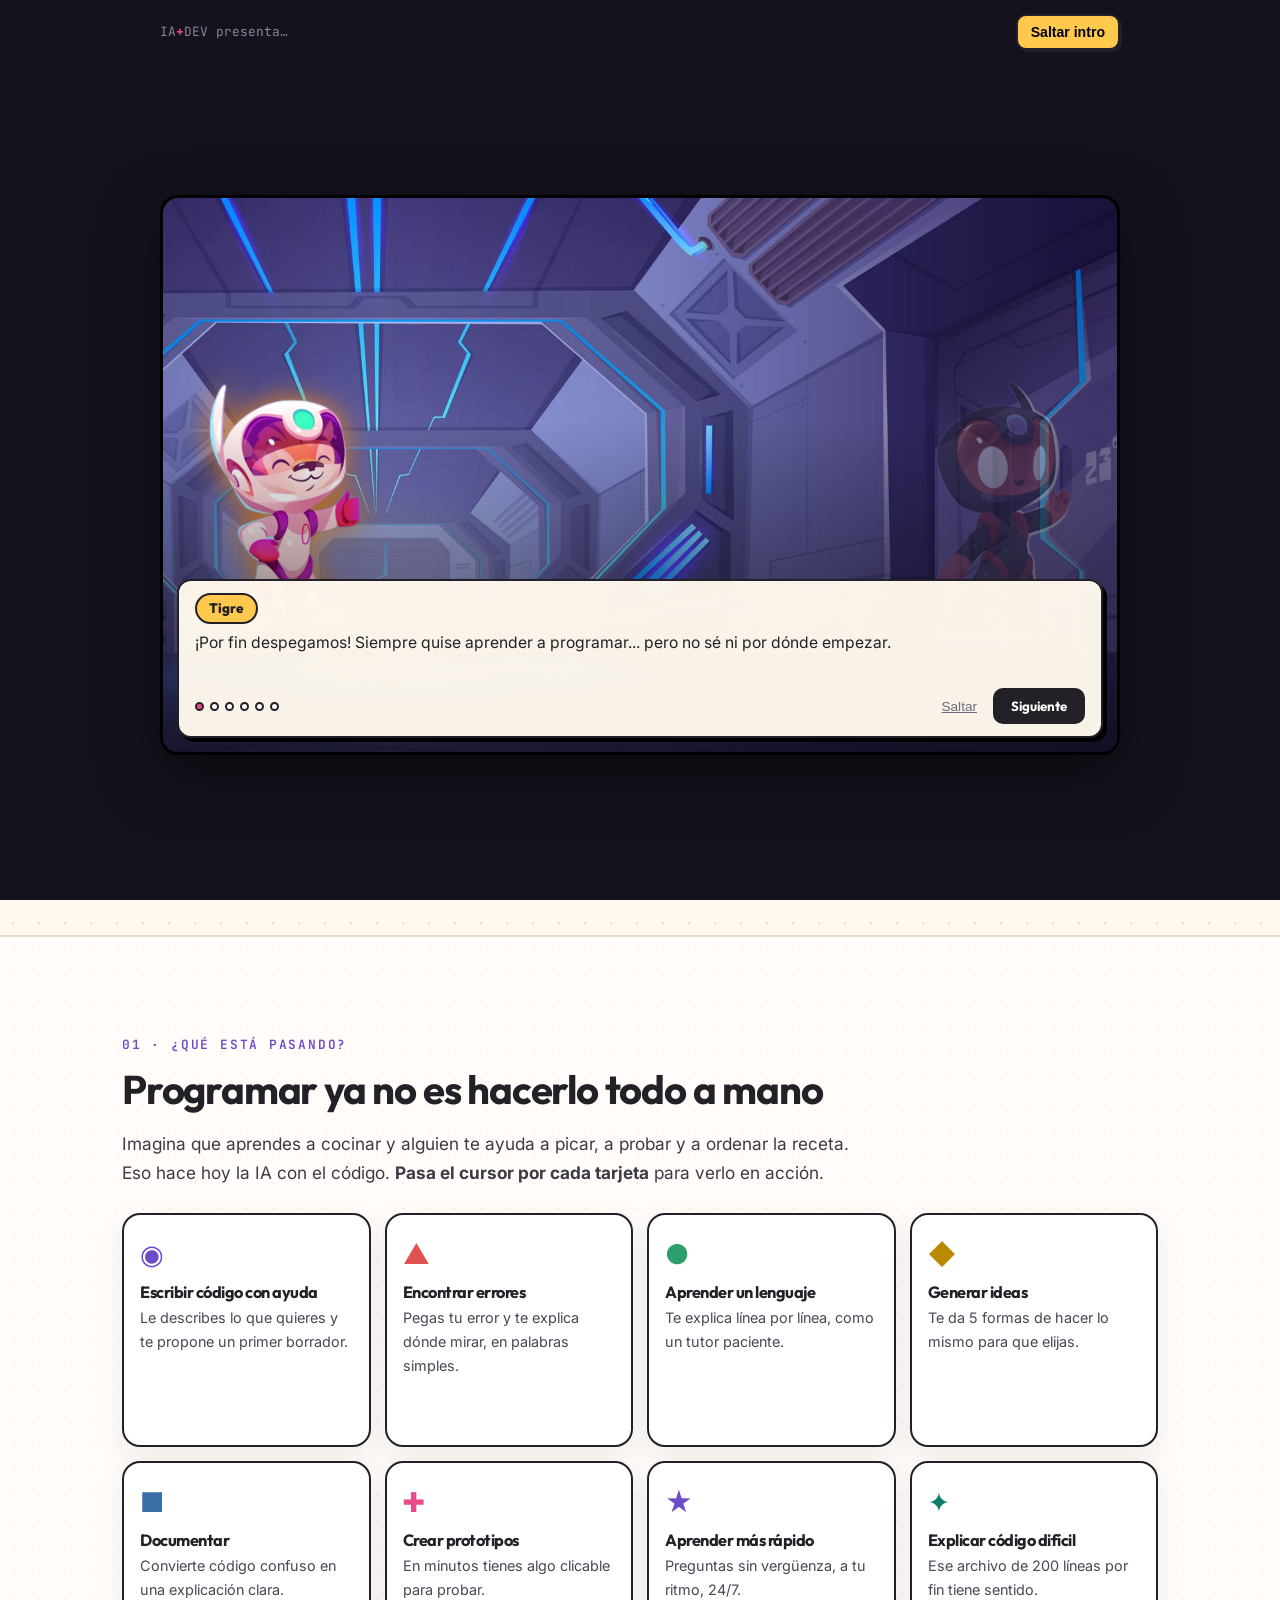
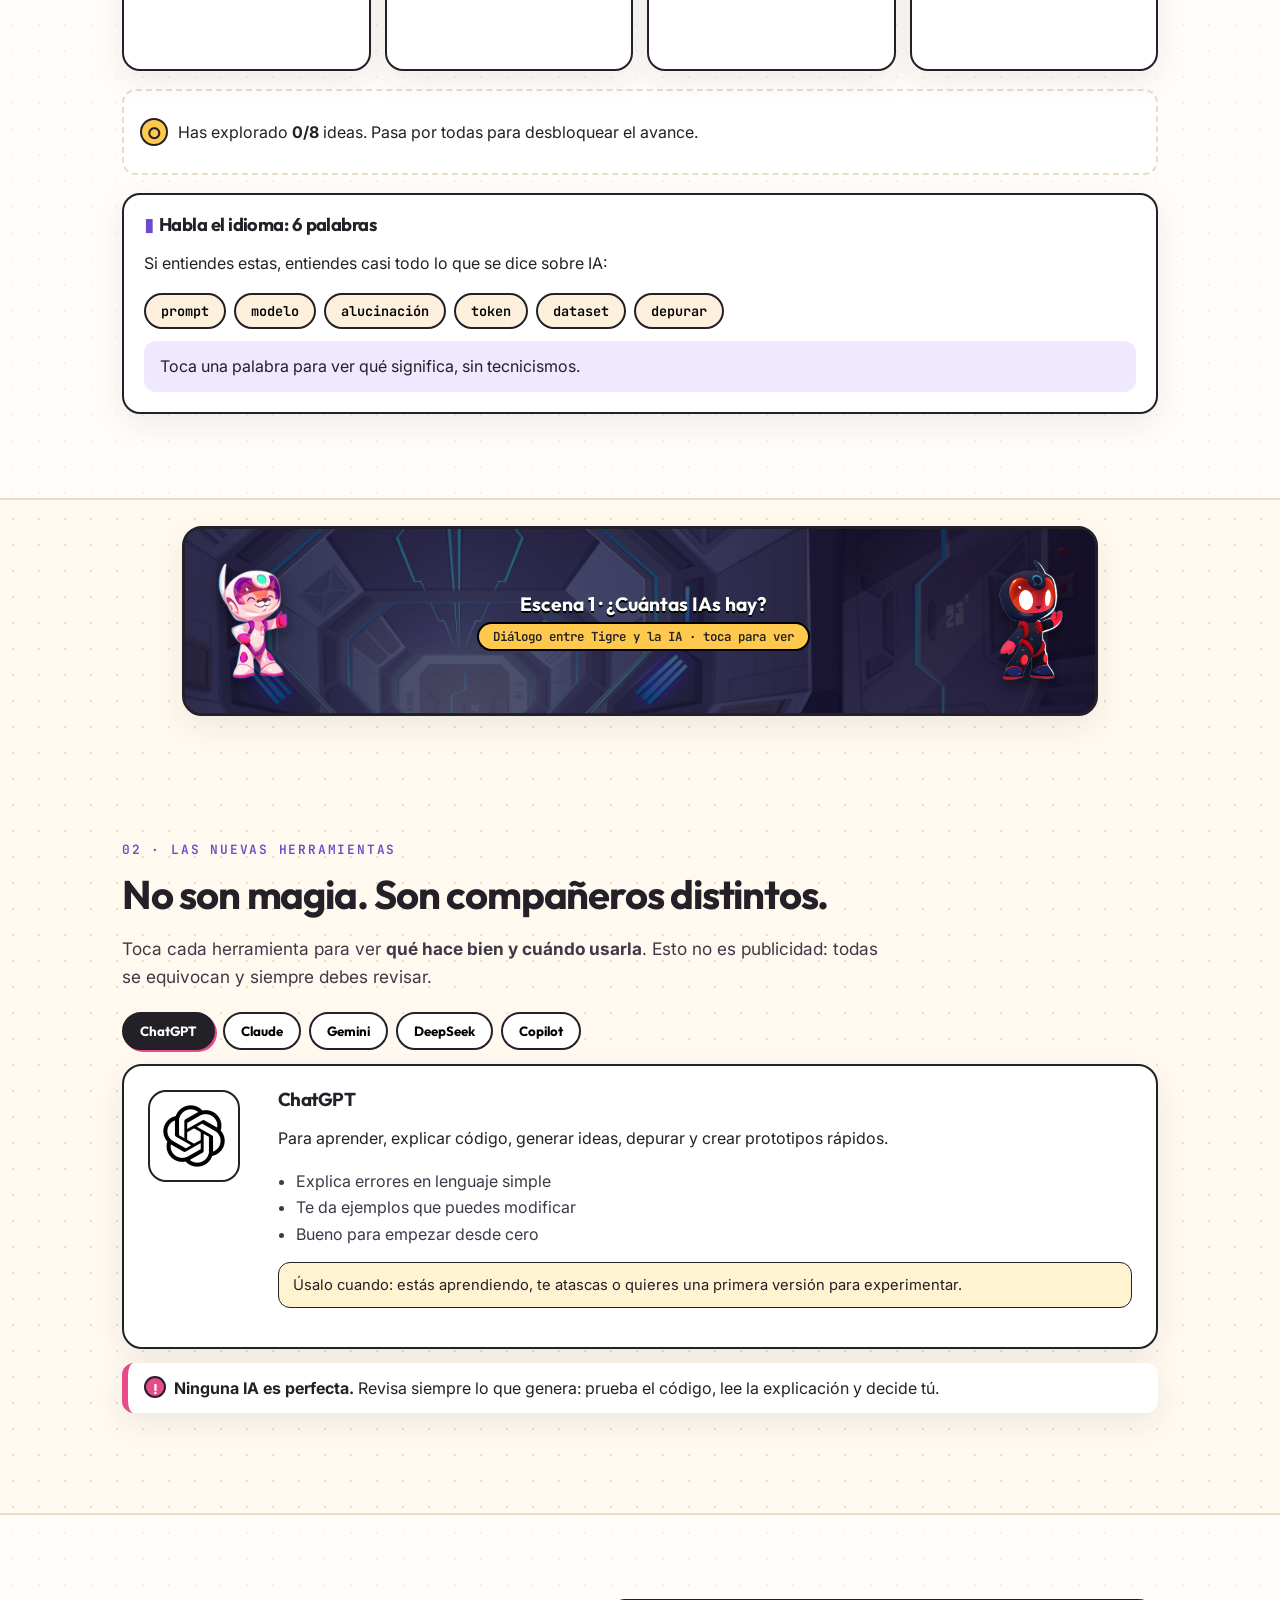
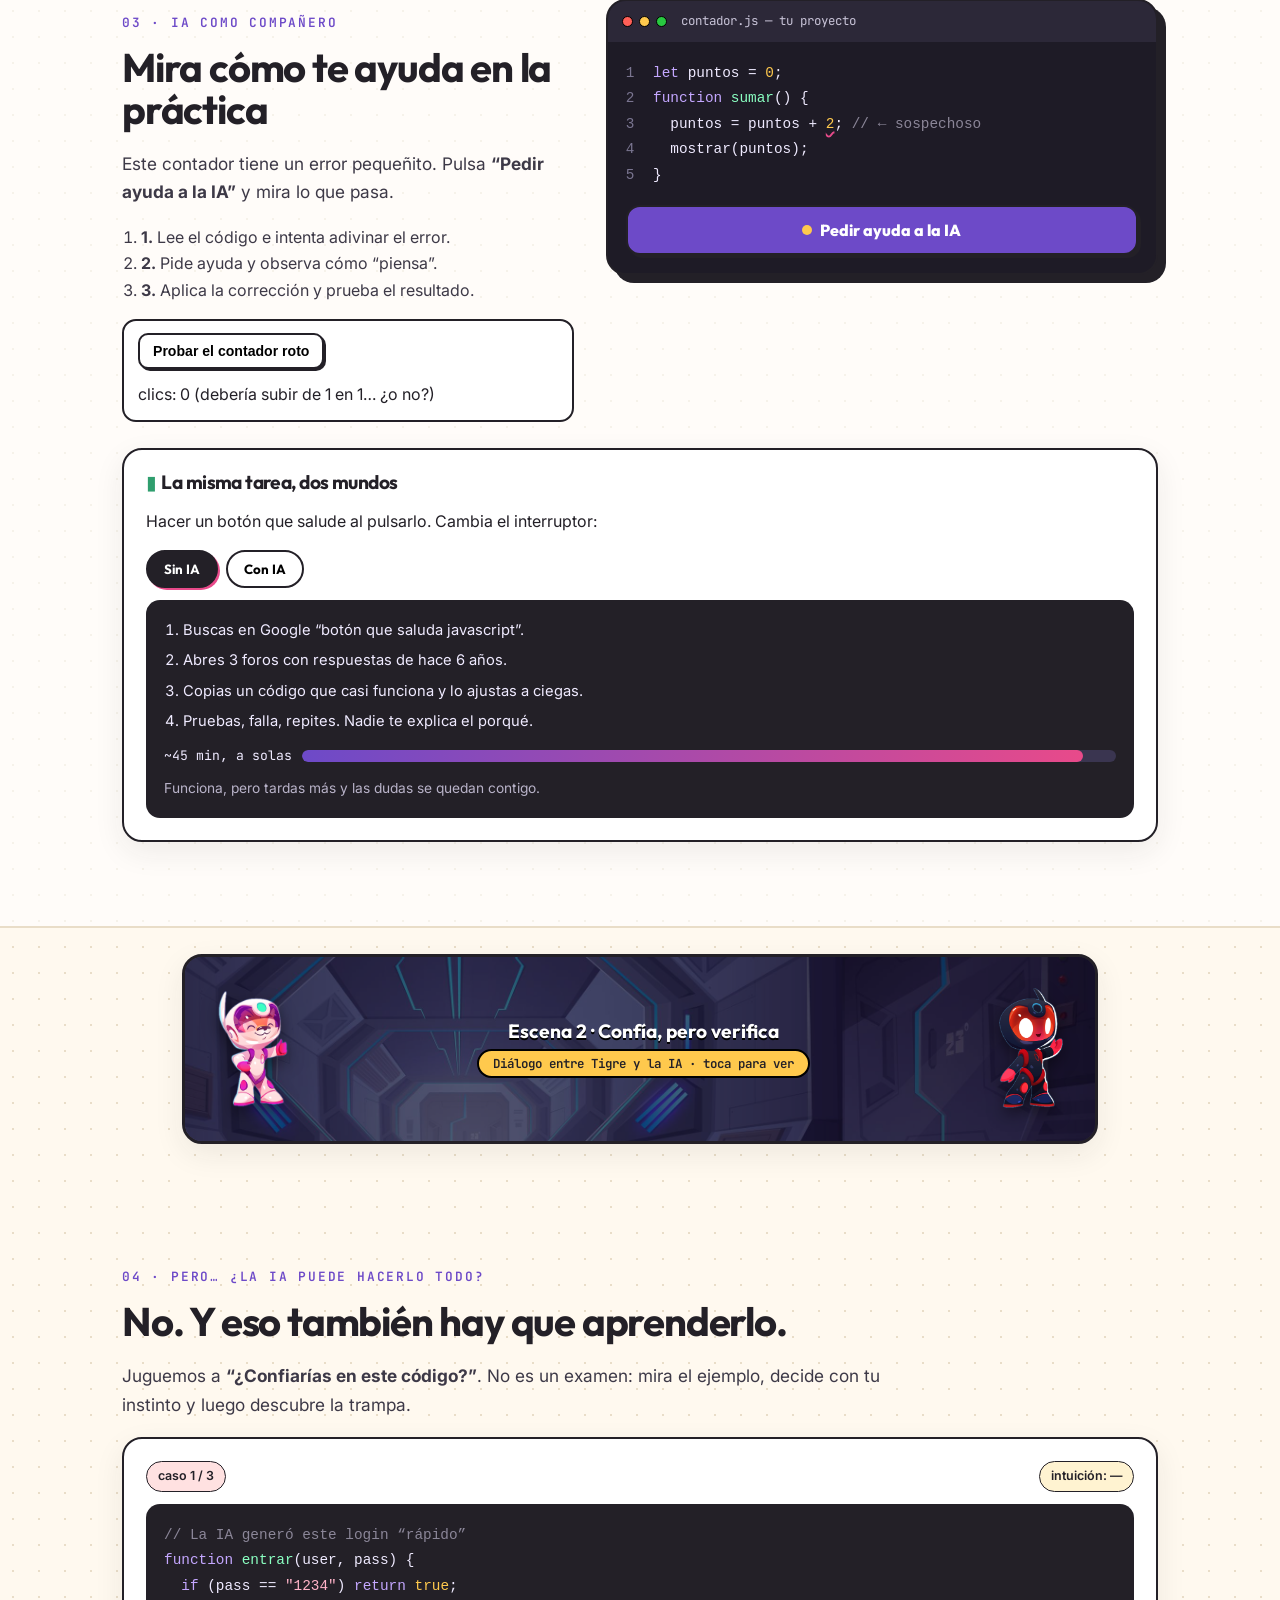
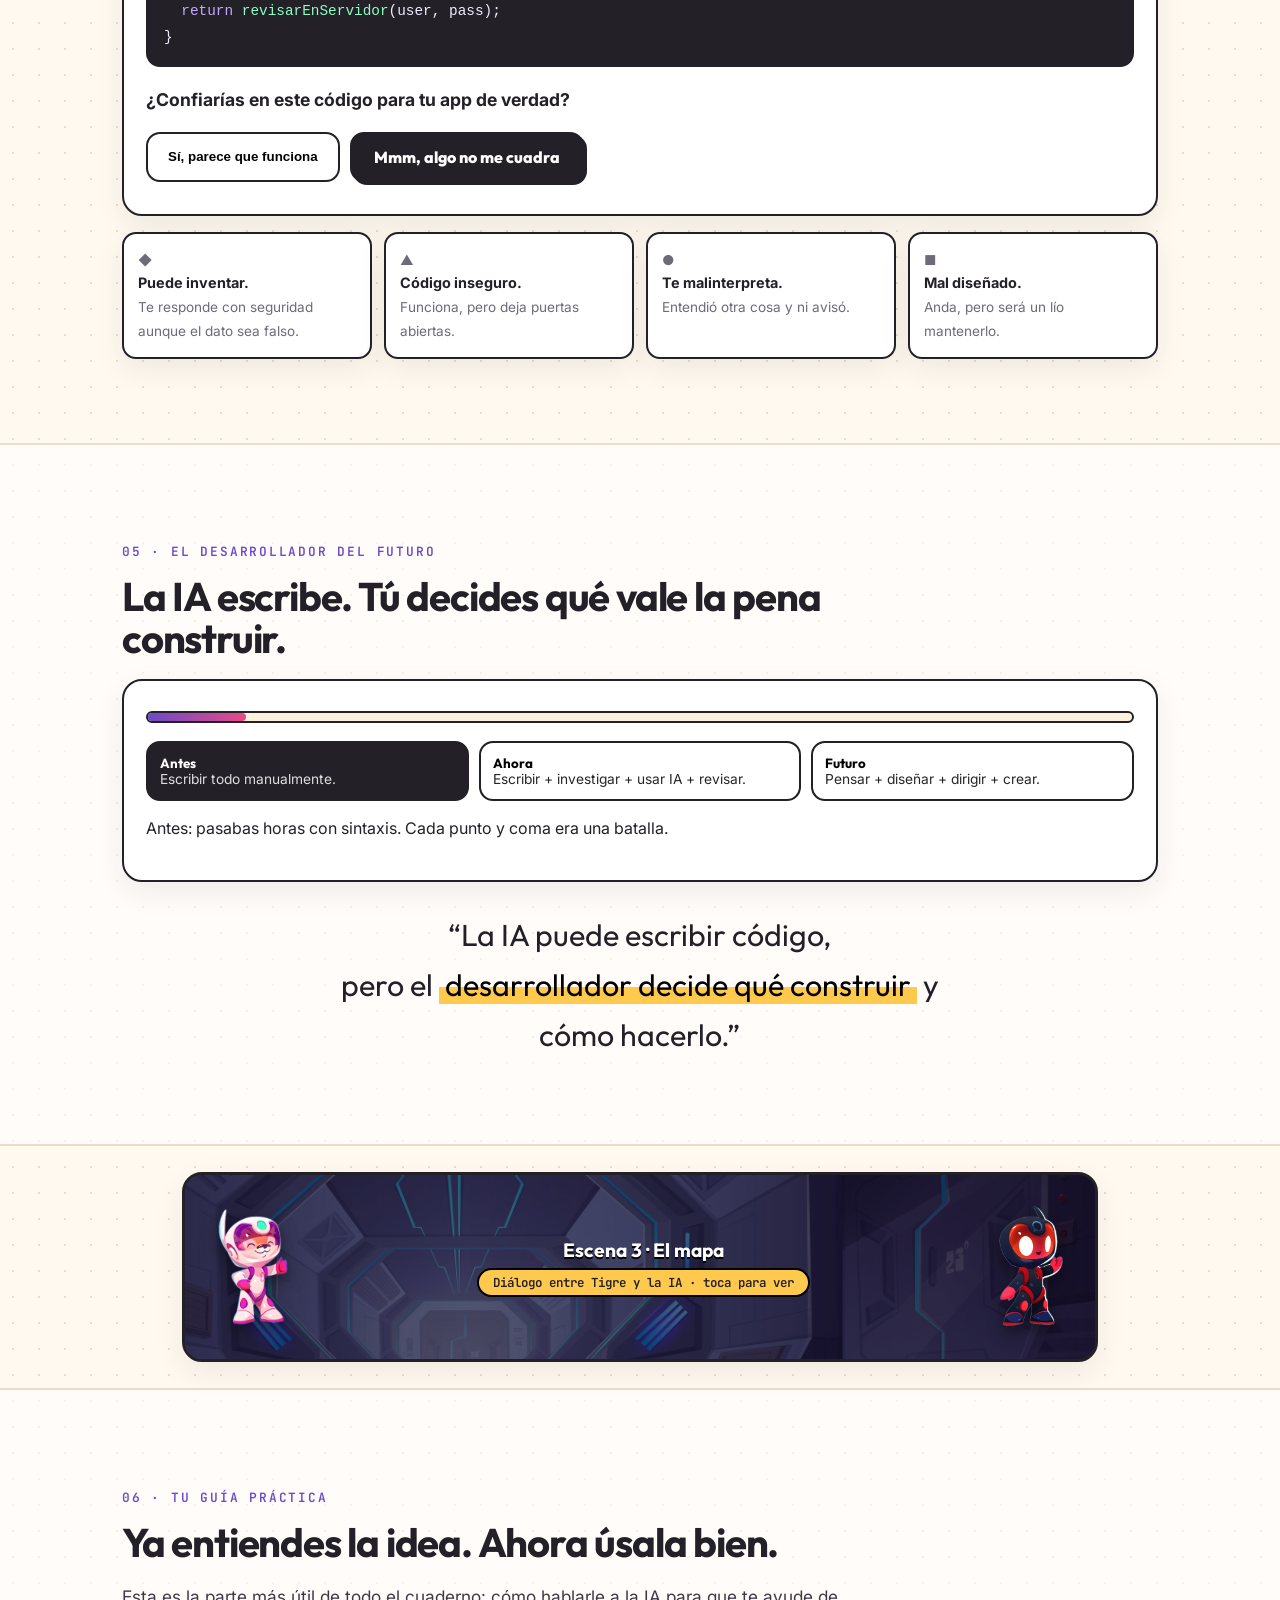
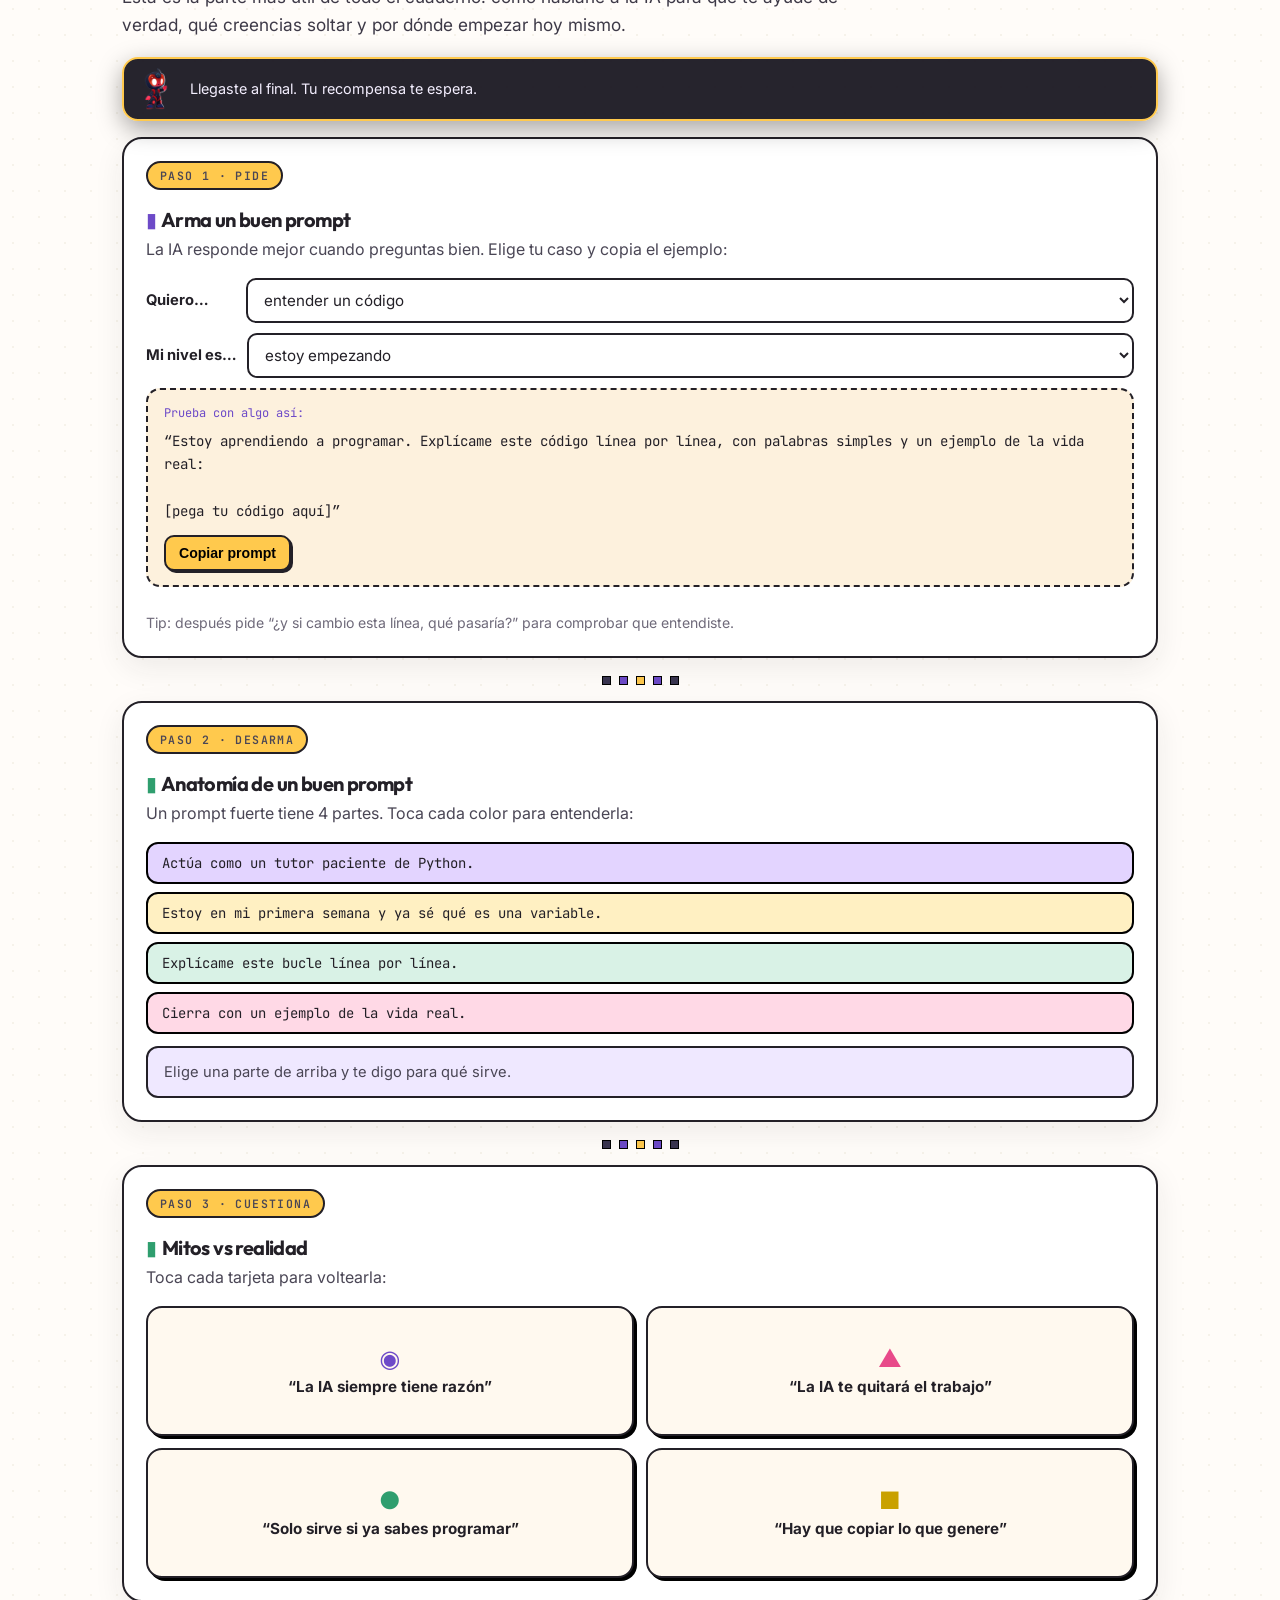
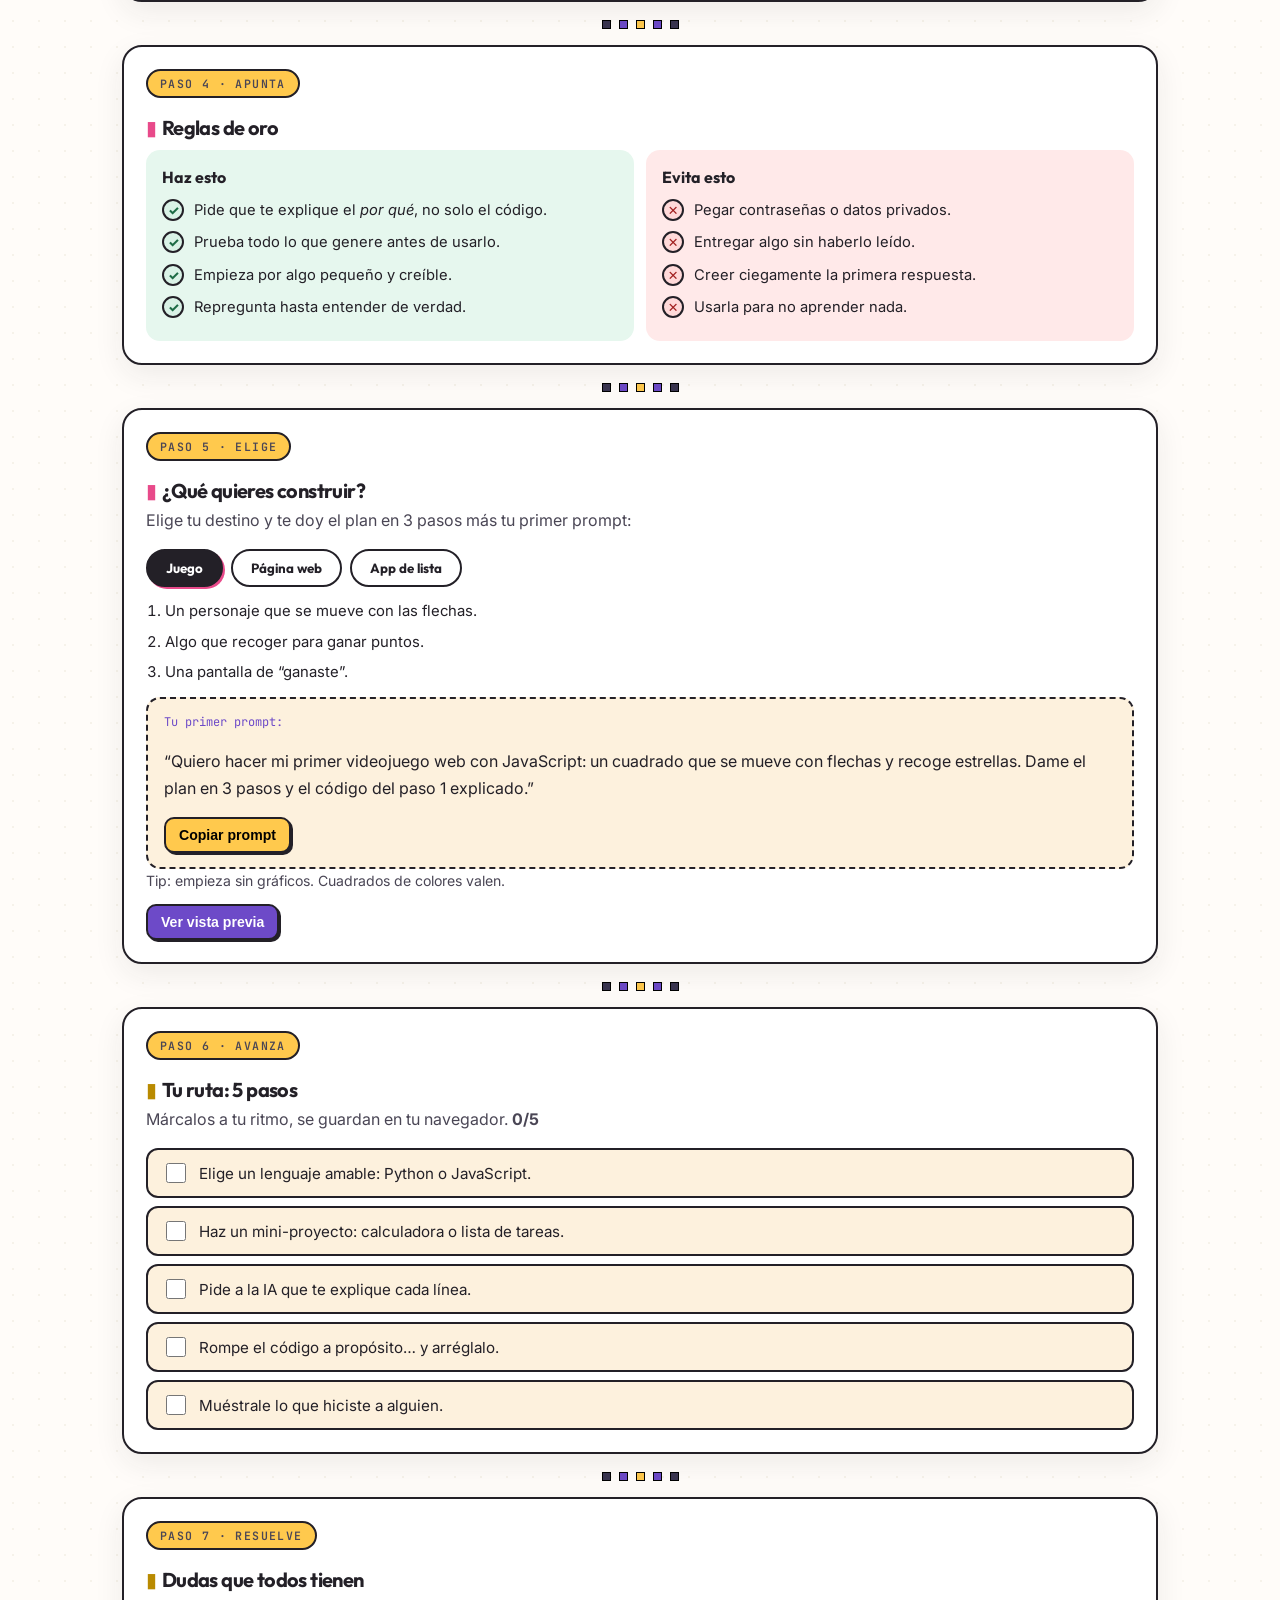
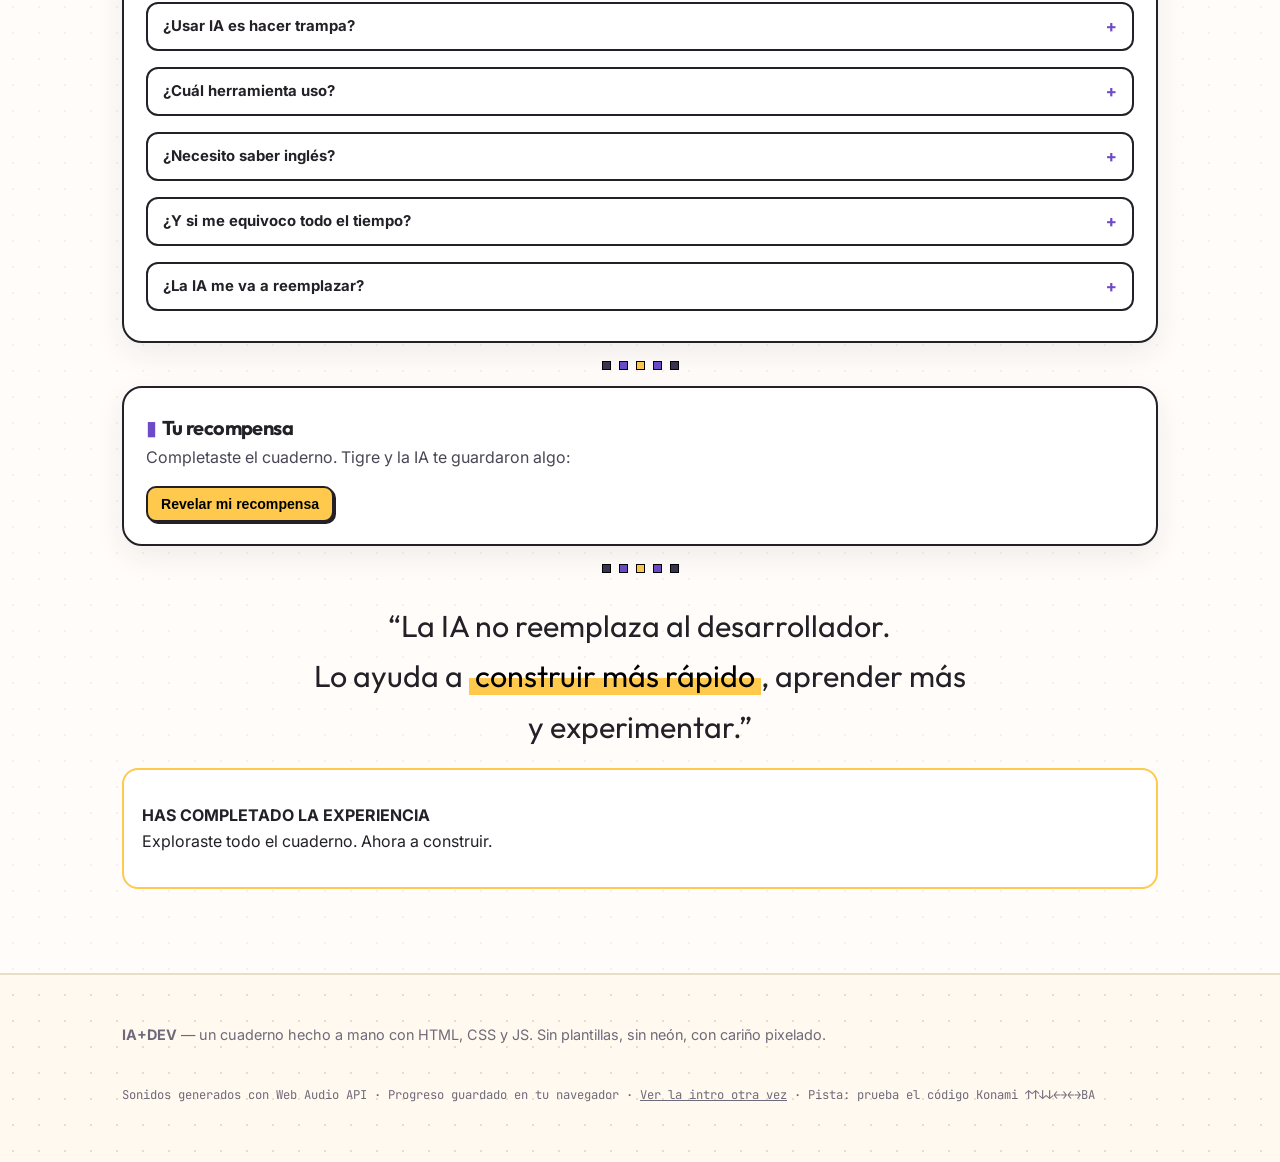
==== index.html @ 87ac106f "IA + DESARROLLO: cuaderno interactivo sobre IA y desarrollo de software" ====
<!DOCTYPE html>
<html lang="es">
<head>
<meta charset="UTF-8" />
<meta name="viewport" content="width=device-width, initial-scale=1.0" />
<title>IA + Desarrollo — Aprender, crear y programar</title>
<meta name="description" content="Una experiencia interactiva para entender cómo la IA ayuda a programar. Sin tecnicismos, con guía práctica incluida." />
<meta property="og:title" content="IA + DESARROLLO — cómo la IA está cambiando la forma de programar" />
<meta property="og:description" content="Una guía interactiva y sin tecnicismos para entender la IA en el desarrollo de software." />
<meta property="og:type" content="website" />
<meta property="og:image" content="assets/img/selfie.jpg" />
<meta name="twitter:card" content="summary_large_image" />
<meta name="theme-color" content="#FFF9EF" />
<link rel="icon" href="data:image/svg+xml,<svg xmlns='http://www.w3.org/2000/svg' viewBox='0 0 16 16'><rect width='16' height='16' fill='%23FFF9EF'/><rect x='3' y='3' width='10' height='7' fill='%23232027'/><rect x='5' y='5' width='2' height='2' fill='%23FFC94D'/><rect x='9' y='5' width='2' height='2' fill='%237C3AED'/><rect x='6' y='11' width='4' height='2' fill='%23E84A8A'/></svg>" />
<link rel="preconnect" href="https://fonts.googleapis.com" />
<link rel="preconnect" href="https://fonts.gstatic.com" crossorigin />
<link href="https://fonts.googleapis.com/css2?family=Outfit:wght@400;500;600;700;800&family=Inter:wght@400;500;600&family=JetBrains+Mono:wght@400;600&family=Press+Start+2P&display=swap" rel="stylesheet" />
<link rel="stylesheet" href="css/style.css?v=2" />
</head>
<body>

<!-- INTRO RPG -->
<div class="intro" id="intro" role="dialog" aria-label="Intro: Tigre conoce a la IA">
  <div class="intro-top"><span class="intro-brand">IA<b>+</b>DEV presenta…</span><button class="btn-small" id="btnSkipIntro">Saltar intro</button></div>
  <div class="intro-stage" id="introStage"></div>
</div>

<!-- Barra de progreso fina -->
<div class="progress-line" aria-hidden="true"><span id="progressLineFill"></span></div>

<!-- NAV -->
<header class="nav" id="nav">
  <a class="brand" href="#inicio" data-sound="hover">
    <span class="brand-pixel" aria-hidden="true"></span>
    <span class="brand-text">IA<b>+</b>DEV</span>
    <span class="brand-tag">cuaderno interactivo</span>
  </a>
  <nav class="nav-links" id="navLinks">
    <a href="#inicio" class="active">Inicio</a>
    <a href="#que-pasa">IA</a>
    <a href="#herramientas">Herramientas</a>
    <a href="#companero">Programación</a>
    <a href="#futuro">Aprender</a>
    <a href="#guia">Guía</a>
  </nav>
  <div class="nav-right">
    <div class="mini-progress" title="Tu avance en la experiencia"><span class="dot"></span><span id="miniProgressLabel">Progreso 0%</span></div>
    <button id="soundToggle" class="sound-btn" aria-pressed="true" title="Activar / silenciar sonido">♪ <span>Sonido ON</span></button>
    <button id="themeToggle" class="sound-btn theme-btn" aria-pressed="false" title="Cambiar a modo noche">☾ <span>Noche</span></button>
    <button class="menu-btn" id="menuBtn" aria-label="Abrir menú">☰</button>
  </div>
</header>

<main>
<!-- ============ PORTADA ============ -->
<section id="inicio" class="hero section" data-progress="5">
  <div class="hero-inner">
    <div class="hero-copy">
      <p class="kicker reveal"><span class="pixel-star" aria-hidden="true">✦</span> Una guía amable para curiosos del código</p>
      <h1 class="reveal">IA +<br/>DESARROLLO</h1>
      <p class="subtitle reveal">¿Cómo está cambiando la inteligencia artificial la forma en que programamos?</p>
      <p class="lede reveal">La inteligencia artificial no reemplaza la creatividad del desarrollador. Puede convertirse en una herramienta para <b>aprender, experimentar, resolver problemas</b> y crear software.</p>
      <div class="hero-cta reveal">
        <button class="btn-primary" id="btnComenzar">Comenzar <span class="btn-arrow" aria-hidden="true">↓</span></button>
        <a class="btn-ghost" href="#guia">Ir a la guía práctica</a>
      </div>
      <p class="hero-note reveal"><span class="kbd">tip</span> explora con calma · hay sonidos suaves · hay secretos escondidos · dura ~10 min + guía práctica</p>
    </div>

    <div class="hero-stage reveal">
      <div class="desk-card" id="deskCard">
        <img class="selfie" src="assets/img/selfie.jpg?v=2" alt="Selfie de Tigre y la IA juntos" />
        <div class="desk-footer">
          <span class="pill"><i class="sq"></i> html · css · js</span>
          <span class="pill pill2">hecho a mano, sin plantilla</span>
        </div>
      </div>
      <p class="caption">Tigre y la IA, listos para aprender a programar juntos.</p>
    </div>
  </div>
  <div class="scroll-hint" aria-hidden="true"><span></span>desliza</div>
</section>

<!-- ============ QUE ESTA PASANDO ============ -->
<section id="que-pasa" class="section soft" data-progress="20">
  <div class="wrap">
    <p class="kicker reveal">01 · ¿Qué está pasando?</p>
    <h2 class="reveal">Programar ya no es hacerlo todo a mano</h2>
    <p class="section-lede reveal">Imagina que aprendes a cocinar y alguien te ayuda a picar, a probar y a ordenar la receta. Eso hace hoy la IA con el código. <b>Pasa el cursor por cada tarjeta</b> para verlo en acción.</p>

    <div class="cards-grid" id="conceptGrid">
      <article class="card reveal" tabindex="0"><div class="icon"><span class="cicon c1">◉</span></div><h3>Escribir código con ayuda</h3><p>Le describes lo que quieres y te propone un primer borrador.</p><span class="card-more">ej: “haz un botón que guarde mi nombre” →</span></article>
      <article class="card reveal" tabindex="0"><div class="icon"><span class="cicon c2">▲</span></div><h3>Encontrar errores</h3><p>Pegas tu error y te explica dónde mirar, en palabras simples.</p><span class="card-more">“¿por qué mi contador no sube?” →</span></article>
      <article class="card reveal" tabindex="0"><div class="icon"><span class="cicon c3">●</span></div><h3>Aprender un lenguaje</h3><p>Te explica línea por línea, como un tutor paciente.</p><span class="card-more">traduce Python → JavaScript contigo →</span></article>
      <article class="card reveal" tabindex="0"><div class="icon"><span class="cicon c4">◆</span></div><h3>Generar ideas</h3><p>Te da 5 formas de hacer lo mismo para que elijas.</p><span class="card-more">“dame ideas para mi juego” →</span></article>
      <article class="card reveal" tabindex="0"><div class="icon"><span class="cicon c5">■</span></div><h3>Documentar</h3><p>Convierte código confuso en una explicación clara.</p><span class="card-more">auto-comentarios legibles →</span></article>
      <article class="card reveal" tabindex="0"><div class="icon"><span class="cicon c6">✚</span></div><h3>Crear prototipos</h3><p>En minutos tienes algo clicable para probar.</p><span class="card-more">de idea a demo en una tarde →</span></article>
      <article class="card reveal" tabindex="0"><div class="icon"><span class="cicon c7">★</span></div><h3>Aprender más rápido</h3><p>Preguntas sin vergüenza, a tu ritmo, 24/7.</p><span class="card-more">repregunta hasta entender →</span></article>
      <article class="card reveal" tabindex="0"><div class="icon"><span class="cicon c8">✦</span></div><h3>Explicar código difícil</h3><p>Ese archivo de 200 líneas por fin tiene sentido.</p><span class="card-more">“explícamelo como si tuviera 12” →</span></article>
    </div>
    <div class="check-row reveal"><span class="check" id="checkConcepts">○</span><p>Has explorado <b id="conceptCount">0/8</b> ideas. Pasa por todas para desbloquear el avance.</p></div>
    <div class="glossary reveal">
      <h3><span class="h-glyph g1">▮</span> Habla el idioma: 6 palabras</h3>
      <p>Si entiendes estas, entiendes casi todo lo que se dice sobre IA:</p>
      <div class="gloss-chips" id="glossChips">
        <button data-g="prompt">prompt</button>
        <button data-g="modelo">modelo</button>
        <button data-g="alucinacion">alucinación</button>
        <button data-g="token">token</button>
        <button data-g="dataset">dataset</button>
        <button data-g="depurar">depurar</button>
      </div>
      <p class="gloss-def" id="glossDef">Toca una palabra para ver qué significa, sin tecnicismos.</p>
    </div>
  </div>
</section>

<!-- ============ HERRAMIENTAS ============ -->
<div class="rpg" data-scene="s1"></div>
<section id="herramientas" class="section" data-progress="40">
  <div class="wrap">
    <p class="kicker reveal">02 · Las nuevas herramientas</p>
    <h2 class="reveal">No son magia. Son compañeros distintos.</h2>
    <p class="section-lede reveal">Toca cada herramienta para ver <b>qué hace bien y cuándo usarla</b>. Esto no es publicidad: todas se equivocan y siempre debes revisar.</p>

    <div class="tools">
      <div class="tool-tabs reveal" role="tablist">
        <button class="tab active" data-tool="chatgpt">ChatGPT</button>
        <button class="tab" data-tool="claude">Claude</button>
        <button class="tab" data-tool="gemini">Gemini</button>
        <button class="tab" data-tool="deepseek">DeepSeek</button>
        <button class="tab" data-tool="copilot">Copilot</button>
      </div>
      <div class="tool-panel reveal" id="toolPanel">
        <div class="tool-illus" id="toolIllus" aria-hidden="true">✦</div>
        <div>
          <h3 id="toolName">ChatGPT</h3>
          <p id="toolDesc">Para aprender, explicar código, generar ideas, depurar y crear prototipos rápidos.</p>
          <ul class="tool-list" id="toolList"></ul>
          <p class="tool-when" id="toolWhen"></p>
        </div>
      </div>
      <p class="disclaimer reveal"><span class="warn-badge">!</span> <b>Ninguna IA es perfecta.</b> Revisa siempre lo que genera: prueba el código, lee la explicación y decide tú.</p>
    </div>
  </div>
</section>

<!-- ============ COMPAÑERO ============ -->
<section id="companero" class="section soft" data-progress="55">
  <div class="wrap split">
    <div>
      <p class="kicker reveal">03 · IA como compañero</p>
      <h2 class="reveal">Mira cómo te ayuda en la práctica</h2>
      <p class="section-lede reveal">Este contador tiene un error pequeñito. Pulsa <b>“Pedir ayuda a la IA”</b> y mira lo que pasa.</p>
      <ol class="steps reveal">
        <li><b>1.</b> Lee el código e intenta adivinar el error.</li>
        <li><b>2.</b> Pide ayuda y observa cómo “piensa”.</li>
        <li><b>3.</b> Aplica la corrección y prueba el resultado.</li>
      </ol>
      <div class="try-box reveal">
        <button class="btn-small" id="btnTryCounter">Probar el contador roto</button>
        <span id="tryResult">clics: 0 (debería subir de 1 en 1… ¿o no?)</span>
      </div>
    </div>
    <div class="editor-card reveal">
      <div class="editor-bar"><i></i><i></i><i></i><span>contador.js — tu proyecto</span></div>
<pre class="code" id="codeBlock"><code><span class="ln">1</span> <span class="kw">let</span> puntos = <span class="num">0</span>;
<span class="ln">2</span> <span class="kw">function</span> <span class="fn">sumar</span>() {
<span class="ln">3</span>   puntos = puntos + <span class="num err">2</span>; <span class="cm">// ← sospechoso</span>
<span class="ln">4</span>   mostrar(puntos);
<span class="ln">5</span> }</code></pre>
      <button class="btn-primary btn-ai" id="btnAskAI"><span class="ai-dot"></span> Pedir ayuda a la IA</button>
      <div class="ai-thinking" id="aiThinking" hidden>
        <div class="pixel-loader" aria-hidden="true"><i></i><i></i><i></i></div>
        <p><b>Pixel-IA</b> está analizando… <span id="thinkStep">leyendo líneas</span></p>
      </div>
      <div class="ai-answer" id="aiAnswer" hidden>
        <div class="ai-head"><img class="robo-mini" src="assets/cast/ia-celebra.png?v=2" alt="" aria-hidden="true" /><b>IA:</b><span class="tag-ok">1 posible problema</span></div>
        <p>“Encontré un posible problema en la <b>línea 3</b>. Sumas <code>+2</code> cada vez, por eso el marcador salta de 2 en 2. Si quieres que suba de 1 en 1, cambia ese <code>2</code> por <code>1</code>.”</p>
        <button class="btn-small btn-fix" id="btnFix">Aplicar corrección</button>
      </div>
    </div>
  </div>
  <div class="wrap">
    <div class="versus reveal">
      <h3><span class="h-glyph g2">▮</span> La misma tarea, dos mundos</h3>
      <p>Hacer un botón que salude al pulsarlo. Cambia el interruptor:</p>
      <div class="versus-toggle" role="tablist">
        <button class="tab active" data-mode="sin">Sin IA</button>
        <button class="tab" data-mode="con">Con IA</button>
      </div>
      <div class="versus-panel" id="versusPanel">
        <ol id="versusSteps"></ol>
        <div class="versus-time"><span id="versusLabel"></span><div class="versus-track"><i id="versusBar"></i></div></div>
        <p class="versus-note" id="versusNote"></p>
      </div>
    </div>
  </div>
</section>

<!-- ============ DESCONFIAR ============ -->
<div class="rpg" data-scene="s2"></div>
<section id="desconfiar" class="section" data-progress="70">
  <div class="wrap">
    <p class="kicker reveal">04 · Pero… ¿la IA puede hacerlo todo?</p>
    <h2 class="reveal">No. Y eso también hay que aprenderlo.</h2>
    <p class="section-lede reveal">Juguemos a <b>“¿Confiarías en este código?”</b>. No es un examen: mira el ejemplo, decide con tu instinto y luego descubre la trampa.</p>
    <div class="trust-card reveal">
      <div class="trust-top"><span class="pill danger">caso 1 / 3</span><span class="pill" id="trustScore">intuición: —</span></div>
<pre class="code"><code><span class="cm">// La IA generó este login “rápido”</span>
<span class="kw">function</span> <span class="fn">entrar</span>(user, pass) {
  <span class="kw">if</span> (pass == <span class="str">"1234"</span>) <span class="kw">return</span> <span class="num">true</span>;
  <span class="kw">return</span> <span class="fn">revisarEnServidor</span>(user, pass);
}</code></pre>
      <p class="trust-q">¿Confiarías en este código para tu app de verdad?</p>
      <div class="trust-btns">
        <button class="btn-ghost" id="btnTrustYes">Sí, parece que funciona</button>
        <button class="btn-primary" id="btnTrustNo">Mmm, algo no me cuadra</button>
      </div>
      <div class="trust-out" id="trustOut" hidden></div>
      <div class="trust-nav"><button class="btn-small" id="btnTrustNext" hidden>Siguiente trampa →</button></div>
    </div>
    <div class="warn-grid">
      <div class="warn reveal"><span class="warn-glyph m1">◆</span> <b>Puede inventar.</b><span>Te responde con seguridad aunque el dato sea falso.</span></div>
      <div class="warn reveal"><span class="warn-glyph m2">▲</span> <b>Código inseguro.</b><span>Funciona, pero deja puertas abiertas.</span></div>
      <div class="warn reveal"><span class="warn-glyph m3">●</span> <b>Te malinterpreta.</b><span>Entendió otra cosa y ni avisó.</span></div>
      <div class="warn reveal"><span class="warn-glyph m4">■</span> <b>Mal diseñado.</b><span>Anda, pero será un lío mantenerlo.</span></div>
    </div>
  </div>
</section>

<!-- ============ FUTURO ============ -->
<section id="futuro" class="section soft" data-progress="85">
  <div class="wrap">
    <p class="kicker reveal">05 · El desarrollador del futuro</p>
    <h2 class="reveal">La IA escribe. Tú decides qué vale la pena construir.</h2>
    <div class="timeline reveal" id="timeline">
      <div class="t-track"><span class="t-fill" id="tFill"></span></div>
      <div class="t-steps">
        <button class="t-step active" data-era="antes"><b>Antes</b><span>Escribir todo manualmente.</span></button>
        <button class="t-step" data-era="ahora"><b>Ahora</b><span>Escribir + investigar + usar IA + revisar.</span></button>
        <button class="t-step" data-era="futuro"><b>Futuro</b><span>Pensar + diseñar + dirigir + crear.</span></button>
      </div>
      <p class="t-text" id="tText">Antes: pasabas horas con sintaxis. Cada punto y coma era una batalla.</p>
    </div>
    <blockquote class="big-quote reveal">“La IA puede escribir código,<br/>pero el <mark>desarrollador decide qué construir</mark> y cómo hacerlo.”</blockquote>
  </div>
</section>

<!-- ============ GUÍA PRÁCTICA ============ -->
<div class="rpg" data-scene="s3"></div>
<section id="guia" class="section soft" data-progress="100">
  <div class="wrap">
    <p class="kicker reveal">06 · Tu guía práctica</p>
    <h2 class="reveal">Ya entiendes la idea. Ahora úsala bien.</h2>
    <p class="section-lede reveal">Esta es la parte más útil de todo el cuaderno: cómo hablarle a la IA para que te ayude de verdad, qué creencias soltar y por dónde empezar hoy mismo.</p>

    <aside class="pixel-guide reveal" id="pixelGuide" aria-label="Pixel te acompaña">
      <img class="pg-img" src="assets/cast/ia-saluda.png?v=2" alt="" aria-hidden="true" />
      <p class="pg-speech" id="pgSpeech">¡Llegaste a mi parte favorita! Aquí se aprende de verdad.</p>
    </aside>

    <!-- Constructor de prompts -->
    <div class="guide-block reveal" data-say="Un buen prompt es medio hechizo. Prueba combinar las opciones.">
      <p class="step-pill">paso 1 · pide</p>
      <h3><span class="h-glyph g1">▮</span> Arma un buen prompt</h3>
      <p>La IA responde mejor cuando preguntas bien. Elige tu caso y copia el ejemplo:</p>
      <div class="prompt-builder">
        <div class="pb-row">
          <label for="pbTask">Quiero…</label>
          <select id="pbTask">
            <option value="explicar">entender un código</option>
            <option value="error">arreglar un error</option>
            <option value="empezar">empezar un mini-proyecto</option>
            <option value="mejorar">mejorar mi código</option>
          </select>
        </div>
        <div class="pb-row">
          <label for="pbLevel">Mi nivel es…</label>
          <select id="pbLevel">
            <option value="nuevo">estoy empezando</option>
            <option value="algo">ya programo un poco</option>
          </select>
        </div>
        <div class="prompt-out">
          <p class="prompt-label">Prueba con algo así:</p>
          <p id="promptText"></p>
          <button class="btn-small" id="btnCopyPrompt">Copiar prompt</button>
        </div>
        <p class="prompt-tip" id="promptTip"></p>
      </div>
    </div>

    <div class="pixel-div" aria-hidden="true"><i></i><i></i><i></i><i></i><i></i></div>

    <!-- Anatomía de un buen prompt -->
    <div class="guide-block reveal" data-say="Cada color es un ingrediente. Tócalos uno por uno.">
      <p class="step-pill">paso 2 · desarma</p>
      <h3><span class="h-glyph g2">▮</span> Anatomía de un buen prompt</h3>
      <p>Un prompt fuerte tiene 4 partes. Toca cada color para entenderla:</p>
      <p class="anatomy" id="anatomy">
        <button class="ana ana-rol" data-a="rol">Actúa como un tutor paciente de Python.</button>
        <button class="ana ana-ctx" data-a="ctx">Estoy en mi primera semana y ya sé qué es una variable.</button>
        <button class="ana ana-task" data-a="task">Explícame este bucle línea por línea.</button>
        <button class="ana ana-fmt" data-a="fmt">Cierra con un ejemplo de la vida real.</button>
      </p>
      <p class="anatomy-out" id="anatomyOut">Elige una parte de arriba y te digo para qué sirve.</p>
    </div>

    <div class="pixel-div" aria-hidden="true"><i></i><i></i><i></i><i></i><i></i></div>

    <!-- Mitos vs realidad -->
    <div class="guide-block reveal" data-say="A mí también me creían infalible. Voltéalas todas.">
      <p class="step-pill">paso 3 · cuestiona</p>
      <h3><span class="h-glyph g2">▮</span> Mitos vs realidad</h3>
      <p>Toca cada tarjeta para voltearla:</p>
      <div class="myth-grid">
        <button class="myth" aria-label="Voltear mito"><span class="myth-front"><span class="myth-glyph m1">◉</span><b>“La IA siempre tiene razón”</b></span><span class="myth-back">Se equivoca y lo dice con seguridad. Verifica siempre.</span></button>
        <button class="myth" aria-label="Voltear mito"><span class="myth-front"><span class="myth-glyph m2">▲</span><b>“La IA te quitará el trabajo”</b></span><span class="myth-back">Cambia el trabajo: quien sabe dirigirla vale más.</span></button>
        <button class="myth" aria-label="Voltear mito"><span class="myth-front"><span class="myth-glyph m3">●</span><b>“Solo sirve si ya sabes programar”</b></span><span class="myth-back">También enseña desde cero si preguntas paso a paso.</span></button>
        <button class="myth" aria-label="Voltear mito"><span class="myth-front"><span class="myth-glyph m4">■</span><b>“Hay que copiar lo que genere”</b></span><span class="myth-back">Úsalo como borrador: lee, prueba y mejora.</span></button>
      </div>
    </div>

    <div class="pixel-div" aria-hidden="true"><i></i><i></i><i></i><i></i><i></i></div>

    <!-- Reglas de oro -->
    <div class="guide-block reveal" data-say="La segunda lista vale oro. Guárdala en la memoria.">
      <p class="step-pill">paso 4 · apunta</p>
      <h3><span class="h-glyph g3">▮</span> Reglas de oro</h3>
      <div class="rules-grid">
        <ul class="rules do">
          <li><b>Haz esto</b></li>
          <li><i class="rk yes">✓</i> Pide que te explique el <i>por qué</i>, no solo el código.</li>
          <li><i class="rk yes">✓</i> Prueba todo lo que genere antes de usarlo.</li>
          <li><i class="rk yes">✓</i> Empieza por algo pequeño y creíble.</li>
          <li><i class="rk yes">✓</i> Repregunta hasta entender de verdad.</li>
        </ul>
        <ul class="rules dont">
          <li><b>Evita esto</b></li>
          <li><i class="rk no">✕</i> Pegar contraseñas o datos privados.</li>
          <li><i class="rk no">✕</i> Entregar algo sin haberlo leído.</li>
          <li><i class="rk no">✕</i> Creer ciegamente la primera respuesta.</li>
          <li><i class="rk no">✕</i> Usarla para no aprender nada.</li>
        </ul>
      </div>
    </div>

    <div class="pixel-div" aria-hidden="true"><i></i><i></i><i></i><i></i><i></i></div>

    <!-- Qué quieres construir -->
    <div class="guide-block reveal" data-say="¿Juego, web o app? Elige y te armo el plan.">
      <p class="step-pill">paso 5 · elige</p>
      <h3><span class="h-glyph g3">▮</span> ¿Qué quieres construir?</h3>
      <p>Elige tu destino y te doy el plan en 3 pasos más tu primer prompt:</p>
      <div class="proj-pick" id="projPick" role="tablist">
        <button class="tab active" data-proj="juego">Juego</button>
        <button class="tab" data-proj="web">Página web</button>
        <button class="tab" data-proj="app">App de lista</button>
      </div>
      <ol class="proj-plan" id="projPlan"></ol>
      <div class="prompt-out">
        <p class="prompt-label">Tu primer prompt:</p>
        <p id="projPrompt"></p>
        <button class="btn-small" id="btnCopyProj">Copiar prompt</button>
      </div>
      <p class="prompt-tip" id="projTip"></p>
      <div class="preview-actions">
        <button class="btn-small btn-preview" id="btnPreview">Ver vista previa</button>
      </div>
      <div class="preview-stage" id="previewStage" hidden>
        <div class="preview-bar"><b id="previewTitle">Vista previa</b><button class="btn-small" id="btnClosePreview">Cerrar</button></div>
        <div class="preview-body" id="previewBody"></div>
        <p class="preview-hint" id="previewHint"></p>
      </div>
    </div>

    <div class="pixel-div" aria-hidden="true"><i></i><i></i><i></i><i></i><i></i></div>

    <!-- Tu ruta -->
    <div class="guide-block reveal" data-say="Paso a paso, sin prisa. Yo marco contigo.">
      <p class="step-pill">paso 6 · avanza</p>
      <h3><span class="h-glyph g4">▮</span> Tu ruta: 5 pasos</h3>
      <p>Márcalos a tu ritmo, se guardan en tu navegador. <b id="routeCount">0/5</b></p>
      <ol class="route-list" id="routeList">
        <li><label><input type="checkbox" data-route="0" /> Elige un lenguaje amable: Python o JavaScript.</label></li>
        <li><label><input type="checkbox" data-route="1" /> Haz un mini-proyecto: calculadora o lista de tareas.</label></li>
        <li><label><input type="checkbox" data-route="2" /> Pide a la IA que te explique cada línea.</label></li>
        <li><label><input type="checkbox" data-route="3" /> Rompe el código a propósito… y arréglalo.</label></li>
        <li><label><input type="checkbox" data-route="4" /> Muéstrale lo que hiciste a alguien.</label></li>
      </ol>
      <p class="route-done" id="routeDone" hidden>¡Ruta completa! Ya piensas como desarrollador: la IA escribe, <b>tú decides</b>.</p>
    </div>

    <div class="pixel-div" aria-hidden="true"><i></i><i></i><i></i><i></i><i></i></div>

    <!-- Dudas -->
    <div class="guide-block reveal" data-say="Preguntas de verdad, respuestas de verdad.">
      <p class="step-pill">paso 7 · resuelve</p>
      <h3><span class="h-glyph g4">▮</span> Dudas que todos tienen</h3>
      <div class="faq" id="faq">
        <button class="faq-q">¿Usar IA es hacer trampa?<span class="faq-x">+</span></button>
        <div class="faq-a"><p>No, si aprendes en el proceso. Es trampa si entregas algo que no entiendes. La regla de oro: debes poder explicar lo que entregas.</p></div>
        <button class="faq-q">¿Cuál herramienta uso?<span class="faq-x">+</span></button>
        <div class="faq-a"><p>La que tengas a mano. Para aprender, cualquiera de la sección 02 sirve. Cambia de herramienta solo si te atascas con una.</p></div>
        <button class="faq-q">¿Necesito saber inglés?<span class="faq-x">+</span></button>
        <div class="faq-a"><p>Ayuda, pero no es obligatorio. Puedes aprender todo en español: pídele “respóndeme en español, por favor”.</p></div>
        <button class="faq-q">¿Y si me equivoco todo el tiempo?<span class="faq-x">+</span></button>
        <div class="faq-a"><p>Equivocarse es el plan. Cada error que arreglas con ayuda te deja una lección. Quienes programan bien se equivocan a diario.</p></div>
        <button class="faq-q">¿La IA me va a reemplazar?<span class="faq-x">+</span></button>
        <div class="faq-a"><p>No: alguien debe decidir qué construir y revisar el resultado. Eso que practicaste en esta página ya es el trabajo del futuro.</p></div>
      </div>
    </div>

    <div class="pixel-div" aria-hidden="true"><i></i><i></i><i></i><i></i><i></i></div>

    <!-- Recompensa -->
    <div class="guide-block reveal" data-say="Llegaste al final. Tu recompensa te espera.">
      <h3><span class="h-glyph g1">▮</span> Tu recompensa</h3>
      <p>Completaste el cuaderno. Tigre y la IA te guardaron algo:</p>
      <div class="diploma-row">
        <button class="btn-small" id="btnJuguete">Revelar mi recompensa</button>
      </div>
      <div class="diploma-out" id="jugueteOut" hidden>
        <img src="assets/img/juguete.jpg?v=2" alt="Juguete de Tigre como recompensa" />
        <p class="route-done">¡Es tuyo! Un recuerdo de tu primera misión como desarrollador: la IA escribe, <b>tú decides</b>.</p>
      </div>
    </div>

    <div class="pixel-div" aria-hidden="true"><i></i><i></i><i></i><i></i><i></i></div>

    <blockquote class="big-quote reveal">“La IA no reemplaza al desarrollador.<br/>Lo ayuda a <mark>construir más rápido</mark>, aprender más y experimentar.”</blockquote>

    <div class="complete reveal" id="completeBanner" hidden>
      <span class="confetti" aria-hidden="true"></span>
      <p><b>HAS COMPLETADO LA EXPERIENCIA</b><br/>Exploraste todo el cuaderno. Ahora a construir.</p>
    </div>
  </div>
</section>
</main>

<footer class="footer">
  <div class="wrap foot-grid">
    <p><b>IA+DEV</b> — un cuaderno hecho a mano con HTML, CSS y JS. Sin plantillas, sin neón, con cariño pixelado.</p>
    <p class="foot-small">Sonidos generados con Web Audio API · Progreso guardado en tu navegador · <button class="foot-link" id="btnReIntro">Ver la intro otra vez</button> · Pista: prueba el código Konami ↑↑↓↓←→←→BA</p>
  </div>
</footer>

<div class="toast" id="toast" role="status"></div>
<div class="bit" id="bit" data-mood="curious">
  <p class="bit-bubble" id="bitBubble">¡Hola! Soy <b>IA</b>. Te acompaño en todo el camino.</p>
  <button class="bit-bot" id="bitBot" aria-label="Pedir un consejo a la IA">
    <img id="bitImg" src="assets/cast/ia-saluda.png?v=2" alt="IA, robot rojo" />
  </button>
</div>
<nav class="side-dots" id="sideDots" aria-label="Ir a sección">
  <a href="#inicio" data-sec="inicio" title="Inicio" class="active"><i></i></a>
  <a href="#que-pasa" data-sec="que-pasa" title="IA"><i></i></a>
  <a href="#herramientas" data-sec="herramientas" title="Herramientas"><i></i></a>
  <a href="#companero" data-sec="companero" title="Programación"><i></i></a>
  <a href="#futuro" data-sec="futuro" title="Futuro"><i></i></a>
  <a href="#guia" data-sec="guia" title="Guía"><i></i></a>
</nav>

<script src="js/main.js?v=2"></script>
<script src="js/story.js?v=2"></script>
</body>
</html>
---- css/style.css ----
/* IA+DEV — estética cuaderno artesanal. Crema cálido, tinta suave, morado + fucsia solo como acento */
:root{
  --cream:#FFF9EF;
  --cream-2:#FDF1DD;
  --paper:#FFFFFF;
  --ink:#232027;
  --muted:#6f6a7a;
  --line:#e9ddc8;
  --purple:#6D4AC8;
  --purple-soft:#efe8ff;
  --fuchsia:#E84A8A;
  --yellow:#FFC94D;
  --yellow-soft:#fff3d1;
  --green:#2f9e6e;
  --red:#e05252;
  --radius:18px;
  --shadow:0 10px 30px rgba(35,32,39,.08);
  --shadow-btn:3px 3px 0 var(--ink);
  --font-title:'Outfit',system-ui,sans-serif;
  --font-body:'Inter',system-ui,sans-serif;
  --font-mono:'JetBrains Mono',monospace;
  --font-pixel:'Press Start 2P',monospace;
}
*{box-sizing:border-box}
html{scroll-behavior:smooth}
body{
  margin:0;
  background:var(--cream);
  background-image:radial-gradient(#e9ddc8 1px, transparent 1px);
  background-size:26px 26px;
  color:var(--ink);
  font-family:var(--font-body);
  line-height:1.65;
  overflow-x:hidden;
}
h1,h2,h3{font-family:var(--font-title);line-height:1.05;letter-spacing:-.03em;margin:0 0 .5em}
h1{font-size:clamp(3.2rem,9vw,6.2rem);font-weight:800}
h1::after{content:'▮';color:var(--fuchsia);animation:blink 1.1s steps(2) infinite;margin-left:.08em;font-size:.7em}
h2{font-size:clamp(1.7rem,3.6vw,2.5rem);max-width:18em}
a{color:inherit}
/* código inline (solo fuera de bloques pre) */
p code, li code, .section-lede code, .tool-when code, .ai-answer code{font-family:var(--font-mono);background:var(--purple-soft);padding:.1em .4em;border-radius:6px;font-size:.9em}
::selection{background:var(--yellow)}

/* progreso */
.progress-line{position:fixed;top:0;left:0;right:0;height:4px;background:transparent;z-index:99}
.progress-line span{display:block;height:100%;width:0;background:linear-gradient(90deg,var(--purple),var(--fuchsia));transition:width .2s}

/* nav */
.nav{
  position:sticky;top:10px;z-index:50;
  margin:12px auto;max-width:1080px;width:calc(100% - 24px);
  display:flex;align-items:center;justify-content:space-between;gap:12px;
  background:rgba(255,249,239,.92);backdrop-filter:blur(10px);
  border:2px solid var(--ink);border-radius:999px;padding:8px 10px 8px 16px;
  box-shadow:var(--shadow);
}
.brand{display:flex;align-items:center;gap:10px;text-decoration:none;font-family:var(--font-title);font-weight:800}
.brand b{color:var(--fuchsia)}
.brand-tag{font-size:.68rem;background:var(--ink);color:#fff;border-radius:999px;padding:2px 9px;font-weight:600;letter-spacing:.02em}
.brand-pixel{width:18px;height:18px;background:
  conic-gradient(from 0deg,#232027 0 25%,#FFC94D 0 50%,#6D4AC8 0 75%,#E84A8A 0);
  border:2px solid var(--ink);border-radius:5px;image-rendering:pixelated}
.nav-links{display:flex;gap:2px}
.nav-links a{text-decoration:none;font-size:.9rem;font-weight:600;padding:8px 12px;border-radius:999px;color:var(--muted)}
.nav-links a:hover{background:var(--purple-soft);color:var(--ink)}
.nav-links a.active{background:var(--ink);color:#fff}
.nav-right{display:flex;align-items:center;gap:8px}
.mini-progress{font-size:.78rem;font-weight:600;border:1.5px dashed var(--line);border-radius:999px;padding:5px 10px;background:#fff;display:flex;gap:6px;align-items:center;white-space:nowrap}
.mini-progress .dot{width:8px;height:8px;border-radius:50%;background:var(--green);box-shadow:0 0 0 3px #d9f2e6}
.sound-btn{border:2px solid var(--ink);background:var(--yellow);border-radius:999px;padding:7px 12px;font-weight:700;font-size:.82rem;cursor:pointer;box-shadow:2px 2px 0 var(--ink);transition:transform .12s}
.sound-btn:hover{transform:translate(-1px,-1px)}
.sound-btn.off{background:#fff}
.menu-btn{display:none;border:2px solid var(--ink);background:#fff;border-radius:10px;padding:6px 10px;cursor:pointer}

/* ============ MODO NOCHE ============ */
body.noche{
  --cream:#1e1b26;
  --cream-2:#2c2838;
  --paper:#262233;
  --ink:#f2edff;
  --muted:#b9b3c9;
  --line:#4a4560;
  --purple-soft:#3a3550;
  --yellow-soft:#3d3a22;
  --shadow:0 10px 30px rgba(0,0,0,.45);
  --shadow-btn:3px 3px 0 #0f0d16;
  background-image:radial-gradient(#332e45 1px, transparent 1px);
}
body.noche .nav{background:rgba(30,27,38,.94)}
body.noche .brand-tag{background:#f2edff;color:#1e1b26}
body.noche .nav-links a{color:var(--muted)}
body.noche .nav-links a.active{background:#f2edff;color:#1e1b26}
body.noche .mini-progress{border-color:var(--line);background:var(--paper)}
body.noche .sound-btn{border-color:#f2edff;box-shadow:2px 2px 0 #0f0d16;color:#232027}
body.noche .menu-btn{background:var(--paper);color:var(--ink)}
body.noche .btn-primary{background:#f2edff;color:#1e1b26;border-color:#f2edff}
body.noche .btn-primary:hover{background:var(--purple);color:#fff}
body.noche .btn-ghost{background:transparent;color:var(--ink)}
body.noche .btn-small{background:var(--paper);color:var(--ink)}
body.noche .btn-small:hover{background:var(--yellow);color:#232027}
body.noche .section.soft{background:rgba(0,0,0,.22)}
body.noche mark{color:#232027}
body.noche .kbd{background:#f2edff;color:#1e1b26}
body.noche .card,body.noche .tool-panel,body.noche .trust-card,body.noche .timeline,body.noche .glossary,body.noche .versus,body.noche .guide-block,body.noche .try-box,body.noche .preview-stage{box-shadow:0 14px 34px rgba(0,0,0,.45);background:var(--paper)}
body.noche .sound-btn.off,body.noche .speech,body.noche .pv-x{color:#232027}
body.noche .nav-links{background:var(--paper)}
body.noche .t-step{background:var(--paper);color:var(--ink)}
body.noche .t-step.active{background:#f2edff;color:#1e1b26}
body.noche .tool-tabs .tab{background:var(--paper);color:var(--ink)}
body.noche .tool-tabs .tab.active{background:#f2edff;color:#1e1b26}
body.noche .proj-pick .tab{background:var(--paper);color:var(--ink)}
body.noche .faq-q{background:var(--paper);color:var(--ink)}
body.noche .pb-row select,body.noche .diploma-row input,body.noche .pv-web input,body.noche .pv-app input{background:#14121c;color:#f4efff;border-color:var(--line)}
body.noche .dlg-box{background:rgba(30,27,38,.97);color:#f4efff}
body.noche .dlg-text{color:#f4efff}
body.noche .toast{background:#14121c;color:#fff}
body.noche .bit-bubble{background:#262233;color:#f4efff}
body.noche .bit-bubble::after{background:#262233}
body.noche .overlay-card{background:#262233;color:#f4efff}
body.noche .pixel-guide{background:rgba(10,8,18,.94)}
body.noche .ana,body.noche .rules,body.noche .disclaimer,body.noche .complete,body.noche .check-row,body.noche .warn{color:#232027}
body.noche .section-lede,body.noche .subtitle,body.noche .lede,body.noche .card p,body.noche .tool-list,body.noche .steps,body.noche .guide-block>p,body.noche .faq-a p{color:#e8e2f5}
body.noche .trust-out.good,body.noche .trust-out.bad{color:#232027}
body.noche .step-pill,body.noche .rpg-info i,body.noche .pill.danger,body.noche .tag-ok{color:#232027;border-color:#232027}
body.noche .ai-thinking,body.noche .ai-answer{color:#232027}
body.noche .preview-bar{background:#14121c;color:#fff}
body.noche .versus-panel{background:#14121c;color:#efeaff}
body.noche .gloss-chips button.active{background:#f2edff;color:#1e1b26}
body.noche .dlg-name.tigre{color:#232027}
body.noche .prompt-out .btn-small,body.noche .diploma-row .btn-small,body.noche .preview-bar .btn-small,body.noche .btn-fix,body.noche .pv-web button,body.noche .pv-app button{color:#232027}
body.noche .pv-web{color:#232027}
body.noche .gloss-chips button:not(.active){background:#fff;color:#232027}
body.noche .myth{box-shadow:3px 3px 0 #0f0d16}
body.noche .side-dots i{border-color:var(--muted)}
body.noche .footer{color:var(--muted)}

/* secciones */
.section{padding:84px 0}
.wrap{max-width:1080px;margin:0 auto;padding:0 22px}
.section.soft{background:rgba(255,255,255,.62);border-top:2px solid var(--line);border-bottom:2px solid var(--line)}
.kicker{font-family:var(--font-mono);font-size:.8rem;letter-spacing:.14em;text-transform:uppercase;color:var(--purple);font-weight:600}
.pixel-star{color:var(--fuchsia)}
.section-lede{font-size:1.08rem;color:#3d3947;max-width:44em}
mark{background:linear-gradient(transparent 55%, var(--yellow) 55%);padding:0 .2em}

/* hero */
.hero{padding-top:56px;position:relative}
.hero-inner{display:grid;grid-template-columns:1.05fr .95fr;gap:36px;align-items:center}
.subtitle{font-size:1.35rem;font-weight:600;color:#3d3947}
.lede{font-size:1.06rem;color:#4a4655;max-width:32em}
.lede b{color:var(--ink)}
.hero-cta{display:flex;gap:12px;margin:22px 0;flex-wrap:wrap}
.btn-primary{
  font-family:var(--font-title);font-weight:800;font-size:1rem;
  background:var(--ink);color:#fff;border:2px solid var(--ink);border-radius:14px;
  padding:13px 22px;cursor:pointer;box-shadow:var(--shadow-btn);
  transition:transform .15s, box-shadow .15s, background .15s;
  display:inline-flex;align-items:center;gap:8px;text-decoration:none;
}
.btn-primary:hover{transform:translate(-2px,-2px);box-shadow:5px 5px 0 var(--ink);background:var(--purple);border-color:var(--ink)}
.btn-primary:active{transform:translate(1px,1px);box-shadow:1px 1px 0 var(--ink)}
.btn-arrow{display:inline-block;animation:bounce 1.6s infinite}
.btn-ghost{border:2px solid var(--ink);background:#fff;border-radius:14px;padding:12px 20px;font-weight:700;text-decoration:none;display:inline-flex;align-items:center;transition:all .15s}
.btn-ghost:hover{background:var(--yellow-soft);transform:translateY(-1px)}
.btn-small{border:2px solid var(--ink);background:#fff;border-radius:10px;padding:8px 13px;font-weight:700;font-size:.88rem;cursor:pointer;box-shadow:2px 2px 0 var(--ink)}
.btn-small:hover{background:var(--yellow)}
.hero-note{font-size:.86rem;color:var(--muted)}
.kbd{font-family:var(--font-mono);font-size:.72rem;background:var(--ink);color:#fff;border-radius:6px;padding:2px 7px}

/* desk card + pixel art */
.desk-card{background:var(--paper);border:2.5px solid var(--ink);border-radius:22px;box-shadow:8px 8px 0 var(--cream-2), 8px 8px 0 2px var(--ink);overflow:hidden;transition:transform .15s}
.selfie{width:100%;height:320px;object-fit:cover;object-position:center 38%;display:block;border-bottom:2.5px solid var(--ink)}
.pixel-scene{position:relative;height:320px;background:linear-gradient(#fdf6e9,#f3e8ff);border-bottom:2.5px solid var(--ink);overflow:hidden}
.pixel-stars i{position:absolute;width:6px;height:6px;background:var(--yellow);border:1.5px solid var(--ink);animation:twinkle 2.4s infinite}
.pixel-stars i:nth-child(1){top:28px;left:30px}
.pixel-stars i:nth-child(2){top:52px;right:60px;background:#fff;animation-delay:.6s}
.pixel-stars i:nth-child(3){top:110px;left:60px;background:var(--fuchsia);animation-delay:1.1s}
.pixel-stars i:nth-child(4){top:36px;left:55%;background:var(--purple);animation-delay:1.6s}
.computer{position:absolute;left:34px;bottom:44px}
.screen{width:190px;height:128px;background:var(--ink);border:3px solid var(--ink);border-radius:10px;position:relative;box-shadow:4px 4px 0 rgba(0,0,0,.15)}
.screen-code{color:#b7ffce;font-family:var(--font-mono);font-size:.72rem;padding:14px 12px}
.caret{animation:blink 1s steps(2) infinite;color:var(--yellow)}
.mini-bug{position:absolute;right:14px;bottom:12px;color:var(--fuchsia);font-size:1.1rem;animation:bugwalk 3s ease-in-out infinite}
.keyboard{width:150px;height:16px;background:#fff;border:3px solid var(--ink);border-radius:6px;margin:8px 0 0 20px}
/* dev pixel */
.dev{position:absolute;right:80px;bottom:44px;width:64px;cursor:pointer;transition:transform .15s}
.dev:hover{transform:translateY(-3px)}
.tigre-hero img{width:120px;height:auto;display:block}
.dev-shadow{width:70px;height:10px;background:rgba(0,0,0,.14);border-radius:50%;margin:6px auto 0}
.speech{position:absolute;top:22px;right:22px;background:#fff;border:2px solid var(--ink);border-radius:12px;padding:6px 10px;font-family:var(--font-mono);font-size:.72rem;box-shadow:2px 2px 0 var(--ink)}
.desk-footer{display:flex;gap:8px;padding:12px 14px;flex-wrap:wrap}
.pill{font-size:.78rem;font-weight:600;border:1.5px solid var(--ink);border-radius:999px;padding:4px 11px;background:var(--yellow-soft);display:inline-flex;gap:6px;align-items:center}
.pill2{background:var(--purple-soft)}
.pill.danger{background:#ffe1e1}
.sq{width:10px;height:10px;background:var(--green);border:1.5px solid var(--ink);display:inline-block}
.caption{font-size:.86rem;color:var(--muted);text-align:center}
.scroll-hint{text-align:center;color:var(--muted);font-size:.8rem;margin-top:26px}
.scroll-hint span{display:block;width:22px;height:34px;border:2px solid var(--ink);border-radius:12px;margin:0 auto 6px;position:relative}
.scroll-hint span::after{content:'';position:absolute;top:6px;left:50%;width:4px;height:8px;background:var(--fuchsia);border-radius:2px;transform:translateX(-50%);animation:bounce 1.6s infinite}

/* reveal */
.reveal{opacity:0;transform:translateY(18px);transition:opacity .6s ease, transform .6s ease}
.reveal.visible{opacity:1;transform:none}

/* tarjetas conceptos */
.cards-grid{display:grid;grid-template-columns:repeat(4,1fr);gap:14px;margin-top:26px}
.card{background:#fff;border:2px solid var(--ink);border-radius:var(--radius);padding:18px 16px;box-shadow:var(--shadow);cursor:default;position:relative;transition:transform .18s, box-shadow .18s}
.card:hover,.card:focus{transform:translateY(-5px) rotate(-.4deg);box-shadow:6px 8px 0 var(--ink)}
.card .icon{font-size:1.7rem}
.card h3{font-size:1.02rem;margin:.4em 0 .3em}
.card p{font-size:.9rem;color:#4a4655;margin:0}
.card-more{display:block;margin-top:10px;font-family:var(--font-mono);font-size:.74rem;color:var(--purple);opacity:0;transform:translateY(4px);transition:all .2s}
.card:hover .card-more,.card.seen .card-more{opacity:1;transform:none}
.card.seen{border-color:var(--purple)}
.card.seen::after{content:'✓ visto';position:absolute;top:10px;right:10px;font-size:.68rem;background:var(--green);color:#fff;border-radius:999px;padding:2px 8px;font-weight:700}
.check-row{display:flex;gap:10px;align-items:center;margin-top:18px;background:#fff;border:2px dashed var(--line);border-radius:14px;padding:12px 16px}
.check{width:28px;height:28px;display:grid;place-items:center;border:2px solid var(--ink);border-radius:50%;background:var(--yellow);font-weight:800}

/* herramientas */
.tools{margin-top:20px}
.tool-tabs{display:flex;gap:8px;flex-wrap:wrap}
.tab{border:2px solid var(--ink);background:#fff;border-radius:999px;padding:9px 16px;font-weight:700;cursor:pointer;font-family:var(--font-title)}
.tab.active{background:var(--ink);color:#fff;box-shadow:2px 2px 0 var(--fuchsia)}
.tool-panel{display:grid;grid-template-columns:110px 1fr;gap:20px;background:#fff;border:2.5px solid var(--ink);border-radius:20px;padding:24px;margin-top:14px;box-shadow:var(--shadow);align-items:start}
.tool-illus{width:92px;height:92px;border:2.5px solid var(--ink);border-radius:18px;display:grid;place-items:center;font-size:2.2rem;background:var(--cream-2)}
.tool-list{margin:.6em 0;padding-left:1.1em;color:#3d3947}
.tool-when{background:var(--yellow-soft);border:1.5px solid var(--ink);border-radius:12px;padding:10px 14px;font-size:.92rem}
.disclaimer{margin-top:14px;background:#fff;border-left:6px solid var(--fuchsia);border-radius:12px;padding:12px 16px;box-shadow:var(--shadow)}

/* compañero */
.split{display:grid;grid-template-columns:.9fr 1.1fr;gap:32px;align-items:start}
.steps{padding-left:1.2em;color:#3d3947}
.try-box{background:#fff;border:2px solid var(--ink);border-radius:14px;padding:12px 14px;display:flex;gap:12px;align-items:center;flex-wrap:wrap;margin-top:14px}
.editor-card{background:#1e1b26;color:#efeaff;border:2.5px solid var(--ink);border-radius:20px;overflow:hidden;box-shadow:8px 8px 0 var(--ink)}
.editor-bar{display:flex;gap:6px;align-items:center;background:#2c2838;padding:10px 14px;font-family:var(--font-mono);font-size:.78rem}
.editor-bar i{width:11px;height:11px;border-radius:50%;background:#ff5f57;border:1.5px solid #000}
.editor-bar i:nth-child(2){background:var(--yellow)}.editor-bar i:nth-child(3){background:#28c840}
.editor-bar span{margin-left:8px;opacity:.8}
.code{font-family:var(--font-mono);font-size:.9rem;padding:18px;margin:0;overflow-x:auto;white-space:pre;line-height:1.7;background:transparent}
.code code{background:transparent !important;padding:0;border-radius:0;font-size:inherit}
.code span{background:transparent !important;padding:0;border-radius:0}
.ln{color:#7a7590;margin-right:10px;user-select:none}
.kw{color:#c4a7ff}.fn{color:#8affc1}.num{color:var(--yellow)}.num.err{background:transparent !important;text-decoration:underline wavy var(--fuchsia) 2px;text-underline-offset:3px}.cm{color:#8b8698}.str{color:#ffb3c8}
.btn-ai{margin:0 18px 18px;width:calc(100% - 36px);justify-content:center;background:var(--purple)}
.ai-dot{width:10px;height:10px;background:var(--yellow);border-radius:50%;animation:blink .7s infinite}
.ai-thinking,.ai-answer{background:#fff;color:var(--ink);margin:0 18px 18px;border-radius:14px;padding:14px 16px;border:2px solid var(--yellow)}
.pixel-loader{display:flex;gap:6px}
.pixel-loader i{width:12px;height:12px;background:var(--purple);border:2px solid var(--ink);animation:jump .6s infinite}
.pixel-loader i:nth-child(2){animation-delay:.15s;background:var(--fuchsia)}
.pixel-loader i:nth-child(3){animation-delay:.3s;background:var(--yellow)}
.ai-head{display:flex;gap:8px;align-items:center;margin-bottom:6px}
.robo-mini{width:30px;height:30px;object-fit:contain;flex-shrink:0}
.tag-ok{background:#d9f2e6;border:1.5px solid var(--ink);border-radius:999px;font-size:.72rem;padding:2px 8px}
.btn-fix{background:var(--yellow)}

/* desconfiar */
.trust-card{background:#fff;border:2.5px solid var(--ink);border-radius:20px;padding:22px;box-shadow:var(--shadow);margin-top:18px}
.trust-card .code{background:var(--ink);color:#efeaff;border-radius:14px}
.trust-top{display:flex;justify-content:space-between;gap:8px;flex-wrap:wrap;margin-bottom:12px}
.trust-q{font-weight:700;font-size:1.1rem}
.trust-btns{display:flex;gap:10px;flex-wrap:wrap;margin-top:10px}
.trust-out{margin-top:14px;border:2px solid var(--ink);border-radius:14px;padding:14px 16px;background:var(--cream-2)}
.trust-out.good{background:#e6f7ee}.trust-out.bad{background:#ffe9e9}
.trust-nav{margin-top:10px}
.warn-grid{display:grid;grid-template-columns:repeat(4,1fr);gap:12px;margin-top:16px}
.warn{background:#fff;border:2px solid var(--ink);border-radius:14px;padding:14px;font-size:.9rem;box-shadow:var(--shadow)}
.warn b{display:block}.warn span{color:var(--muted);font-size:.85rem}

/* futuro */
.timeline{background:#fff;border:2.5px solid var(--ink);border-radius:20px;padding:22px;box-shadow:var(--shadow);margin-top:18px}
.t-track{height:12px;background:var(--cream-2);border:2px solid var(--ink);border-radius:999px;position:relative;margin:8px 0 18px}
.t-fill{position:absolute;inset:0;width:10%;background:linear-gradient(90deg,var(--purple),var(--fuchsia));border-radius:999px;transition:width .6s}
.t-steps{display:grid;grid-template-columns:repeat(3,1fr);gap:10px}
.t-step{border:2px solid var(--ink);border-radius:14px;background:#fff;padding:12px;text-align:left;cursor:pointer;font-family:var(--font-body)}
.t-step.active{background:var(--ink);color:#fff}
.t-step b{display:block;font-family:var(--font-title)}
.t-step span{font-size:.86rem;opacity:.85}
.t-text{margin-top:14px;font-size:1rem}
.big-quote{font-family:var(--font-title);font-size:clamp(1.3rem,3vw,1.9rem);text-align:center;margin:28px auto 0;max-width:22em}

/* guía en fondo claro */
.guide-block{position:relative;background:#fff;border:2.5px solid var(--ink);border-radius:20px;padding:22px;margin-top:16px;box-shadow:var(--shadow)}
.guide-block h3{font-size:1.25rem;margin:.35em 0 .3em}
.guide-block>p{color:#4a4655;margin-top:0}
.step-pill{display:inline-block;font-family:var(--font-mono);font-size:.72rem;letter-spacing:.12em;text-transform:uppercase;background:var(--yellow);color:var(--ink);border:2px solid var(--ink);border-radius:999px;padding:3px 12px;font-weight:600}
.h-glyph{font-style:normal;margin-right:2px}
.h-glyph.g1{color:var(--purple)}.h-glyph.g2{color:var(--green)}.h-glyph.g3{color:var(--fuchsia)}.h-glyph.g4{color:#b98a00}
/* Pixel-guía acompañante */
.pixel-guide{position:sticky;top:76px;z-index:30;display:flex;align-items:center;gap:12px;background:rgba(20,18,28,.92);border:2px solid var(--yellow);border-radius:16px;padding:8px 14px 8px 10px;margin:14px 0 4px;box-shadow:0 8px 24px rgba(0,0,0,.35)}
.pg-img{width:44px;height:44px;object-fit:contain;flex-shrink:0}
.pg-img.hop{animation:hop .5s ease}
.pg-img.cheer{animation:cheer .8s ease}
.pg-speech{margin:0;font-size:.9rem;color:#f4efff;transition:opacity .25s}
.pg-speech.swap{opacity:0}
/* divisores pixel */
.pixel-div{display:flex;gap:8px;justify-content:center;margin:18px 0 2px}
.pixel-div i{width:9px;height:9px;background:#3a3550;border:1.5px solid #000;animation:twinkle 2s infinite}
.pixel-div i:nth-child(2n){background:var(--purple)}
.pixel-div i:nth-child(3n){background:var(--yellow);animation-delay:.4s}
.pixel-div i:nth-child(2){animation-delay:.2s}.pixel-div i:nth-child(4){animation-delay:.6s}
/* glyphs mitos + reglas */
.myth-glyph{font-style:normal;font-size:1.5rem;line-height:1}
.myth-glyph.m1{color:var(--purple)}.myth-glyph.m2{color:var(--fuchsia)}.myth-glyph.m3{color:var(--green)}.myth-glyph.m4{color:#c9a100}
.rk{font-style:normal;font-weight:800;display:inline-block;width:22px;height:22px;line-height:20px;text-align:center;border:2px solid var(--ink);border-radius:50%;margin-right:6px;font-size:.8rem}
.rk.yes{background:#d9f2e6;color:#1c6b45}
.rk.no{background:#ffd9d9;color:#a11e1e}
/* confeti pixel */
.px-confetti{position:absolute;inset:0;pointer-events:none;overflow:hidden;border-radius:inherit}
.px-confetti i{position:absolute;top:-12px;width:8px;height:8px;animation:pxfall 1.2s ease-in forwards}
@keyframes hop{0%,100%{transform:translateY(0)}40%{transform:translateY(-10px)}}
@keyframes cheer{0%,100%{transform:translateY(0) rotate(0)}25%{transform:translateY(-12px) rotate(-6deg)}55%{transform:translateY(-12px) rotate(6deg)}80%{transform:translateY(-4px)}}
@keyframes pxfall{to{transform:translateY(220px) rotate(200deg);opacity:0}}
/* glosario */
.glossary{margin-top:18px;background:#fff;border:2px solid var(--ink);border-radius:var(--radius);padding:20px;box-shadow:var(--shadow)}
.glossary h3{font-size:1.15rem}
.gloss-chips{display:flex;gap:8px;flex-wrap:wrap;margin:12px 0}
.gloss-chips button{border:2px solid var(--ink);background:var(--cream-2);border-radius:999px;padding:7px 15px;font-family:var(--font-mono);font-size:.85rem;font-weight:600;cursor:pointer;transition:all .15s}
.gloss-chips button:hover{transform:translateY(-2px)}
.gloss-chips button.active{background:var(--ink);color:#fff;box-shadow:2px 2px 0 var(--fuchsia)}
.gloss-def{background:var(--purple-soft);border-radius:12px;padding:12px 16px;min-height:3.2em;margin:0}
/* versus */
.versus{margin-top:26px;background:#fff;border:2.5px solid var(--ink);border-radius:20px;padding:22px;box-shadow:var(--shadow)}
.versus h3{font-size:1.2rem}
.versus-toggle{display:flex;gap:8px;margin:12px 0}
.versus-panel{background:var(--ink);color:#efeaff;border-radius:14px;padding:18px}
.versus-panel ol{margin:0 0 12px;padding-left:1.3em;font-size:.92rem;display:grid;gap:6px}
.versus-time{display:flex;gap:10px;align-items:center;font-family:var(--font-mono);font-size:.82rem}
.versus-track{flex:1;height:12px;background:#3a3550;border-radius:999px;overflow:hidden}
.versus-track i{display:block;height:100%;width:0;background:linear-gradient(90deg,var(--purple),var(--fuchsia));border-radius:999px;transition:width .8s ease}
.versus-note{font-size:.86rem;color:#b9b3c9;margin:10px 0 0}
/* anatomía */
.anatomy{display:flex;flex-direction:column;gap:8px;margin:12px 0}
.ana{text-align:left;border:2.5px solid #000;border-radius:12px;padding:10px 14px;font-family:var(--font-mono);font-size:.87rem;cursor:pointer;color:var(--ink);transition:transform .15s}
.ana:hover{transform:translateX(4px)}
.ana.active{outline:3px solid #fff;outline-offset:-1px}
.ana-rol{background:#e3d4ff}.ana-ctx{background:#fff0c2}.ana-task{background:#d9f2e6}.ana-fmt{background:#ffd9e6}
.anatomy-out{background:var(--purple-soft);border:2px solid var(--ink);border-radius:12px;padding:12px 16px;min-height:3em;margin:0;font-size:.92rem}
/* proyecto */
.proj-pick{display:flex;gap:8px;flex-wrap:wrap;margin:12px 0}
.proj-pick .tab{border:2px solid var(--ink);background:#fff;color:var(--ink);border-radius:999px;padding:9px 18px;font-weight:700;cursor:pointer;font-family:var(--font-title)}
.proj-pick .tab.active{background:var(--ink);color:#fff;box-shadow:2px 2px 0 var(--fuchsia)}
.proj-plan{margin:0 0 12px;padding-left:1.3em;display:grid;gap:6px;font-size:.93rem}
/* faq */
.faq{display:grid;gap:8px;margin-top:12px}
.faq-q{display:flex;justify-content:space-between;align-items:center;gap:10px;background:#fff;color:var(--ink);border:2px solid var(--ink);border-radius:12px;padding:11px 15px;font-weight:700;font-size:.93rem;cursor:pointer;font-family:var(--font-body);text-align:left;width:100%}
.faq-q.open{border-color:var(--purple)}
.faq-x{font-family:var(--font-mono);color:var(--purple);font-size:1.1rem;transition:transform .25s}
.faq-q.open .faq-x{transform:rotate(45deg)}
.faq-a{max-height:0;overflow:hidden;transition:max-height .35s ease}
.faq-a p{margin:0;padding:2px 6px 8px;color:#4a4655;font-size:.9rem}
/* diploma */
.diploma-row{display:flex;gap:10px;flex-wrap:wrap;align-items:center;margin-top:12px}
.diploma-row label{font-weight:700;font-size:.9rem}
.diploma-row input{flex:1;min-width:180px;background:#fff;color:var(--ink);border:2px solid var(--ink);border-radius:10px;padding:10px 12px;font-family:var(--font-body);font-size:.95rem}
.diploma-row .btn-small{background:var(--yellow)}
.diploma-out{margin-top:14px;display:grid;gap:10px;justify-items:center}
.diploma-out[hidden]{display:none}
.diploma-out img{width:100%;max-width:420px;height:auto;border:3px solid #000;border-radius:12px;background:#FFF9EF}
/* vista previa */
.preview-actions{margin-top:12px}
.btn-preview{background:var(--purple);color:#fff}
.preview-stage{margin-top:12px;border:2.5px solid var(--ink);border-radius:14px;overflow:hidden;background:#fff}
.preview-stage[hidden]{display:none}
.preview-bar{display:flex;justify-content:space-between;align-items:center;gap:10px;background:var(--ink);color:#fff;padding:8px 12px;font-size:.9rem}
.preview-bar .btn-small{background:var(--yellow);padding:5px 12px;font-size:.8rem}
.preview-body{padding:12px}
.preview-hint{font-size:.82rem;color:var(--muted);margin:0;padding:0 12px 12px}
.pv-canvas{width:100%;height:auto;display:block;border:2px solid #000;border-radius:10px;background:#1e1b26}
.pv-web{border:2px solid var(--ink);border-radius:12px;padding:16px;background:#efe8ff;transition:background .3s}
.pv-web h4{margin:0 0 6px;font-size:1.2rem}
.pv-web p{margin:0 0 10px;font-size:.9rem}
.pv-web label{font-size:.88rem;font-weight:600}
.pv-web input{border:2px solid var(--ink);border-radius:8px;padding:7px 10px;font-family:var(--font-body);margin-right:8px}
.pv-web button,.pv-app button{border:2px solid var(--ink);background:var(--yellow);border-radius:8px;padding:7px 12px;font-weight:700;cursor:pointer;font-family:var(--font-body)}
.pv-app .pv-row{display:flex;gap:8px;margin-bottom:10px}
.pv-app input{flex:1;border:2px solid var(--ink);border-radius:8px;padding:7px 10px;font-family:var(--font-body)}
.pv-app ul{list-style:none;margin:0;padding:0;display:grid;gap:6px}
.pv-app li{display:flex;justify-content:space-between;align-items:center;gap:8px;background:var(--cream-2);border:1.5px solid var(--ink);border-radius:8px;padding:6px 10px;font-size:.9rem}
.pv-app li label{display:flex;gap:8px;align-items:center;cursor:pointer}
.pv-app li input{width:17px;height:17px;accent-color:var(--purple)}
.pv-app li:has(input:checked) span{text-decoration:line-through;opacity:.6}
.pv-x{background:#fff !important;padding:2px 10px !important}
.diploma-out .btn-small{background:var(--yellow);text-decoration:none}
/* dots laterales */
.side-dots{position:fixed;right:14px;top:50%;transform:translateY(-50%);z-index:45;display:flex;flex-direction:column;gap:10px}
.side-dots a{display:grid;place-items:center;width:26px;height:26px;text-decoration:none}
.side-dots i{width:10px;height:10px;background:transparent;border:2px solid var(--muted);transform:rotate(45deg);transition:all .2s;display:block}
.side-dots a:hover i{border-color:var(--ink);transform:rotate(45deg) scale(1.3)}
.side-dots a.active i{background:var(--fuchsia);border-color:var(--ink);transform:rotate(45deg) scale(1.3)}
/* cursor propio */
body{cursor:url("../assets/cur/mouse.png?v=2") 3 2, auto}
a,button,select,input,label,.card,.myth,.ana,.faq-q{cursor:url("../assets/cur/mouse-click.png?v=2") 17 1, pointer !important}
/* brillos de personajes */
.actor.left{filter:drop-shadow(0 0 14px rgba(255,140,0,.85))}
.actor.right{filter:drop-shadow(0 0 14px rgba(224,60,60,.85))}
.actor.left.dim,.actor.right.dim{filter:grayscale(.5) brightness(.75)}
.tigre-hero img{filter:drop-shadow(0 0 16px rgba(255,140,0,.9))}
/* figuras ilustradas entre secciones */
.illo{max-width:720px;margin:6px auto;padding:0 22px;text-align:center}
.illo img{width:100%;height:auto;display:block;border:2.5px solid var(--ink);border-radius:20px;box-shadow:var(--shadow);background:var(--cream)}
.illo figcaption{font-size:.85rem;color:var(--muted);margin-top:8px;font-style:italic}
/* iconos de tarjetas y avisos (glifos, sin emojis) */
.cicon{font-style:normal}
.cicon.c1{color:var(--purple)}.cicon.c2{color:var(--red)}.cicon.c3{color:var(--green)}.cicon.c4{color:#b98a00}
.cicon.c5{color:#3a6ea5}.cicon.c6{color:var(--fuchsia)}.cicon.c7{color:var(--purple)}.cicon.c8{color:#0e7c6b}
.warn-badge{display:inline-grid;place-items:center;width:22px;height:22px;background:var(--fuchsia);color:#fff;font-weight:800;border:2px solid var(--ink);border-radius:50%;font-size:.85rem;margin-right:4px}
.warn-glyph{font-style:normal;font-size:1.2rem;margin-right:2px}
.tool-illus{font-family:var(--font-title);font-weight:800;font-size:1.35rem;letter-spacing:.03em;background:#fff}
.tool-illus img{width:64px;height:64px;object-fit:contain;display:block}
/* ============ BIT, el robot asistente ============ */
.bit{position:fixed;left:16px;bottom:16px;z-index:60;display:flex;flex-direction:column;gap:8px;max-width:250px}
.bit-bubble{background:#fff;border:2.5px solid var(--ink);border-radius:14px;padding:9px 13px;font-size:.83rem;line-height:1.45;box-shadow:3px 3px 0 var(--ink);margin:0;transition:opacity .25s}
.bit-bubble.swap{opacity:0}
.bit-bubble::after{content:'';position:absolute;left:30px;bottom:-9px;width:12px;height:12px;background:#fff;border-right:2.5px solid var(--ink);border-bottom:2.5px solid var(--ink);transform:rotate(45deg)}
.bit-bubble{position:relative}
.bit-bot{width:84px;background:transparent;border:0;cursor:pointer;padding:0;filter:drop-shadow(3px 3px 0 rgba(35,32,39,.9));touch-action:none;user-select:none;-webkit-user-select:none}
.bit-bot:hover{animation:hop .5s ease}
.bit-bot img{width:84px;height:auto;display:block}
.bit[data-mood="alert"] .bit-bot img{filter:drop-shadow(0 0 10px rgba(224,82,82,.8))}
.bit[data-mood="happy"] .bit-bot img{filter:drop-shadow(0 0 10px rgba(255,201,77,.9))}
@media(max-width:640px){.bit{max-width:190px;left:10px;bottom:10px}.bit-bubble{font-size:.76rem}}
/* Tigre orgulloso al final */
body[data-stage="end"] .tigre-hero img{filter:drop-shadow(0 0 12px rgba(255,201,77,.9))}
@media(max-width:1100px){.side-dots{display:none}}
.prompt-builder{display:grid;gap:10px;margin-top:12px}
.pb-row{display:flex;gap:10px;align-items:center;flex-wrap:wrap}
.pb-row label{font-weight:700;font-size:.92rem;min-width:90px}
.pb-row select{flex:1;min-width:200px;background:#fff;color:var(--ink);border:2px solid var(--ink);border-radius:10px;padding:10px 12px;font-family:var(--font-body);font-size:.95rem}
.prompt-out{background:var(--cream-2);border:2px dashed var(--ink);border-radius:14px;padding:14px 16px}
.prompt-label{font-family:var(--font-mono);font-size:.75rem;color:var(--purple);margin:0 0 6px}
#promptText{white-space:pre-wrap;font-family:var(--font-mono);font-size:.88rem;margin:0 0 12px}
.prompt-out .btn-small{background:var(--yellow)}
.prompt-tip{font-size:.88rem;color:var(--muted);margin-bottom:0}
.myth-grid{display:grid;grid-template-columns:repeat(2,1fr);gap:12px;margin-top:12px}
.myth{position:relative;min-height:130px;border:2px solid var(--ink);border-radius:16px;background:var(--cream);color:var(--ink);cursor:pointer;font-family:var(--font-body);padding:0;box-shadow:3px 3px 0 #000;transition:transform .15s}
.myth:hover{transform:translateY(-3px)}
.myth-front,.myth-back{position:absolute;inset:0;display:flex;flex-direction:column;gap:6px;align-items:center;justify-content:center;padding:16px;backface-visibility:hidden;-webkit-backface-visibility:hidden;transition:transform .45s;border-radius:14px;font-size:.95rem}
.myth-front{font-size:1.6rem}
.myth-front b{font-size:.95rem}
.myth-back{background:var(--purple);color:#fff;transform:rotateY(180deg)}
.myth.flipped .myth-front{transform:rotateY(180deg)}
.myth.flipped .myth-back{transform:rotateY(0)}
.rules-grid{display:grid;grid-template-columns:1fr 1fr;gap:12px;margin-top:12px}
.rules{list-style:none;margin:0;padding:14px 16px;border-radius:14px;font-size:.92rem}
.rules li{margin-bottom:8px}
.rules b{font-family:var(--font-title);font-size:1rem}
.rules.do{background:#e6f7ee;color:var(--ink)}
.rules.dont{background:#ffe9e9;color:var(--ink)}
.route-list{list-style:none;margin:12px 0 0;padding:0;display:grid;gap:8px;counter-reset:step}
.route-list li{background:var(--cream-2);border:2px solid var(--ink);border-radius:12px;padding:10px 14px}
.route-list label{display:flex;gap:10px;align-items:center;cursor:pointer;font-size:.95rem}
.route-list input{width:20px;height:20px;accent-color:var(--yellow);flex-shrink:0}
.route-list li:has(input:checked){border-color:var(--yellow);opacity:.75}
.route-list li:has(input:checked) label{text-decoration:line-through}
.route-done{background:var(--yellow-soft);color:var(--ink);border-radius:12px;padding:12px 16px;margin-top:12px}
.complete{background:#fff;color:var(--ink);border-radius:16px;padding:16px 18px;margin-top:16px;border:2px solid var(--yellow)}
/* ============ INTRO + DIÁLOGOS RPG ============ */
.intro{position:fixed;inset:0;z-index:200;display:flex;flex-direction:column;background:#14121c;transition:opacity .5s}
.intro.gone{opacity:0;pointer-events:none}
.intro-top{display:flex;justify-content:space-between;align-items:center;gap:10px;max-width:960px;width:calc(100% - 32px);margin:14px auto 0;color:#8b8698;font-family:var(--font-mono);font-size:.8rem}
.intro-brand b{color:var(--fuchsia)}
.intro-top .btn-small{background:var(--yellow)}
.intro-stage{flex:1;display:flex;align-items:center;justify-content:center;padding:12px;min-height:0}
.intro-stage .dlg{width:min(960px,100%);height:min(560px,100%)}
.dlg{position:relative;border:3px solid #000;border-radius:18px;overflow:hidden;background-size:cover;background-position:center;min-height:380px;display:flex;flex-direction:column;justify-content:flex-end;box-shadow:0 20px 60px rgba(0,0,0,.5)}
.dlg::after{content:'';position:absolute;inset:0;background:linear-gradient(transparent 40%,rgba(10,8,18,.72));pointer-events:none}
.dlg-actors{position:absolute;inset:0;pointer-events:none}
.actor{position:absolute;bottom:96px;height:min(52%,300px);transition:opacity .3s, transform .3s, filter .3s}
.actor.left{left:3%}.actor.right{right:3%}
.actor.dim{opacity:.45;filter:grayscale(.5) brightness(.75);transform:scale(.96)}
.dlg-box{position:relative;z-index:2;margin:0 14px 14px;background:rgba(255,249,239,.97);border:2.5px solid var(--ink);border-radius:14px;padding:12px 16px;box-shadow:4px 4px 0 #000;cursor:pointer}
.dlg-name{display:inline-block;font-family:var(--font-title);font-weight:800;font-size:.85rem;border-radius:999px;padding:2px 12px;margin-bottom:6px;border:2px solid var(--ink)}
.dlg-name.tigre{background:var(--yellow)}
.dlg-name.ia{background:var(--purple);color:#fff}
.dlg-text{margin:0;min-height:3.2em;font-size:.98rem}
.dlg-foot{display:flex;align-items:center;gap:10px;margin-top:8px}
.dlg-dots{display:flex;gap:6px;flex:1}
.dlg-dots i{width:9px;height:9px;border:2px solid var(--ink);border-radius:50%;background:#fff}
.dlg-dots i.on{background:var(--fuchsia)}
.dlg-next{border:2px solid var(--ink);background:var(--ink);color:#fff;border-radius:10px;padding:8px 16px;font-weight:700;cursor:pointer;font-family:var(--font-title)}
.dlg-next:hover{background:var(--purple)}
.dlg-skip{background:transparent;border:0;color:var(--muted);text-decoration:underline;cursor:pointer;font-size:.85rem}
/* interludios */
.rpg{max-width:960px;margin:26px auto;padding:0 22px}
.rpg-poster{position:relative;width:100%;min-height:190px;border:3px solid var(--ink);border-radius:20px;background-size:cover;background-position:center;cursor:pointer;display:flex;align-items:center;justify-content:space-between;padding:18px 26px;box-shadow:var(--shadow);overflow:hidden;color:#fff;font-family:var(--font-body)}
.rpg-poster::after{content:'';position:absolute;inset:0;background:rgba(10,8,18,.55)}
.rpg-poster>*{position:relative;z-index:1}
.rpg-poster img{height:130px;filter:drop-shadow(0 6px 8px rgba(0,0,0,.5))}
.rpg-info{display:flex;flex-direction:column;gap:6px;text-align:center}
.rpg-info b{font-family:var(--font-title);font-size:1.2rem;text-shadow:0 2px 0 #000}
.rpg-info i{font-style:normal;font-family:var(--font-mono);font-size:.78rem;background:var(--yellow);color:var(--ink);border-radius:999px;padding:4px 14px;border:2px solid #000;font-weight:600}
.rpg-poster:hover{transform:translateY(-2px)}
.rpg .dlg{min-height:420px}
.foot-link{background:none;border:0;color:inherit;text-decoration:underline;cursor:pointer;font:inherit;padding:0}
@media(max-width:640px){.actor{height:170px;bottom:120px}.dlg-text{font-size:.9rem}.rpg-poster img{height:90px}}

/* footer + toast */
.footer{padding:34px 0 50px;color:var(--muted);font-size:.9rem}
.foot-grid{display:flex;justify-content:space-between;gap:12px;flex-wrap:wrap}
.foot-small{font-family:var(--font-mono);font-size:.76rem}
.toast{position:fixed;bottom:18px;left:50%;transform:translate(-50%,80px);background:var(--ink);color:#fff;padding:10px 18px;border-radius:999px;font-size:.88rem;transition:transform .3s;z-index:99;border:2px solid var(--yellow)}
.toast.show{transform:translate(-50%,0)}

/* animaciones */
@keyframes blink{50%{opacity:0}}
@keyframes bounce{0%,100%{transform:translateY(0)}50%{transform:translateY(5px)}}
@keyframes twinkle{0%,100%{transform:scale(1)}50%{transform:scale(1.5) rotate(15deg)}}
@keyframes bugwalk{0%,100%{transform:translateX(0)}50%{transform:translateX(-18px)}}
@keyframes walk{to{transform:translateY(-2px)}}
@keyframes jump{0%,100%{transform:translateY(0)}50%{transform:translateY(-8px)}}

/* responsive */
@media(max-width:960px){
  .hero-inner,.split{grid-template-columns:1fr}
  .cards-grid{grid-template-columns:repeat(2,1fr)}
  .warn-grid{grid-template-columns:repeat(2,1fr)}
  .nav-links{display:none;position:absolute;top:58px;left:10px;right:10px;background:#fff;border:2px solid var(--ink);border-radius:16px;flex-direction:column;padding:10px}
  .nav-links.open{display:flex}
  .menu-btn{display:block}
  .mini-progress{display:none}
  .tool-panel{grid-template-columns:1fr}
}
@media(max-width:560px){
  .cards-grid{grid-template-columns:1fr}
  .myth-grid,.rules-grid{grid-template-columns:1fr}
  .sound-btn span{display:none}
  .t-steps{grid-template-columns:1fr}
  .section{padding:60px 0}
}
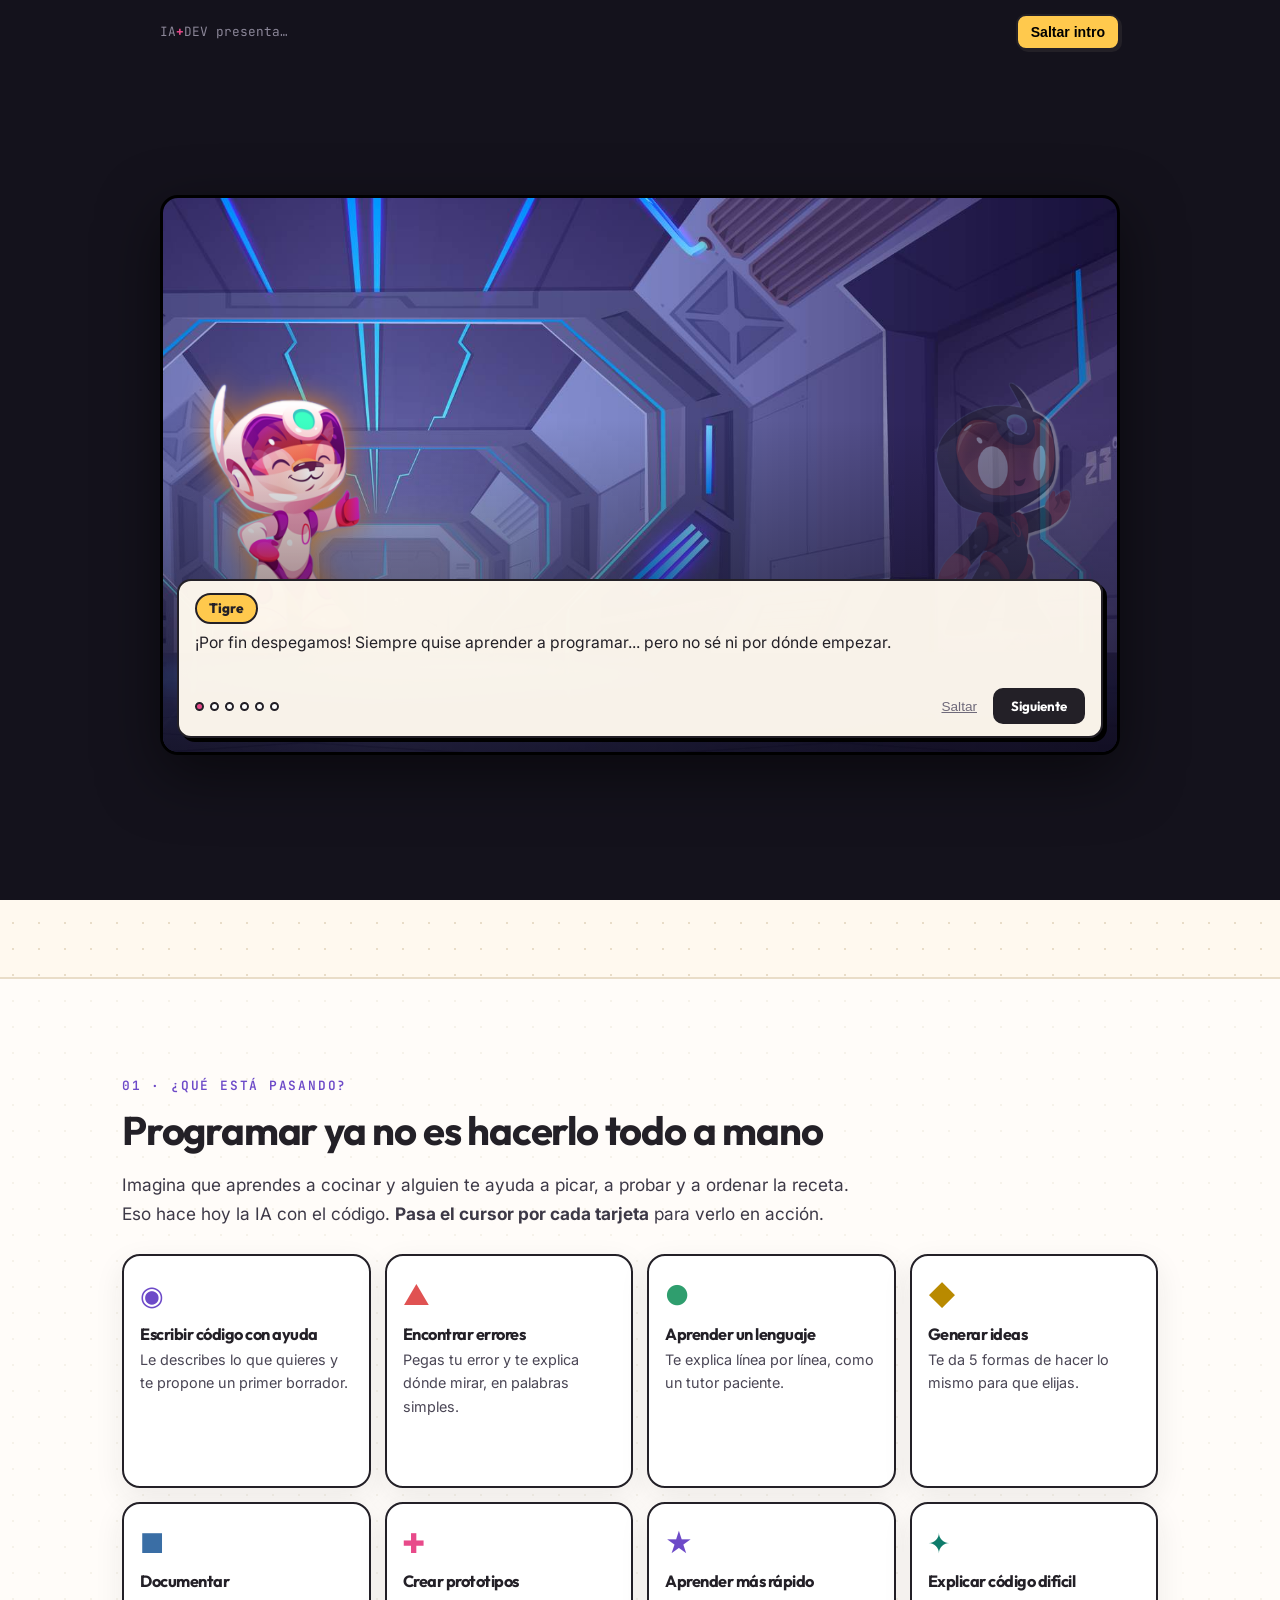
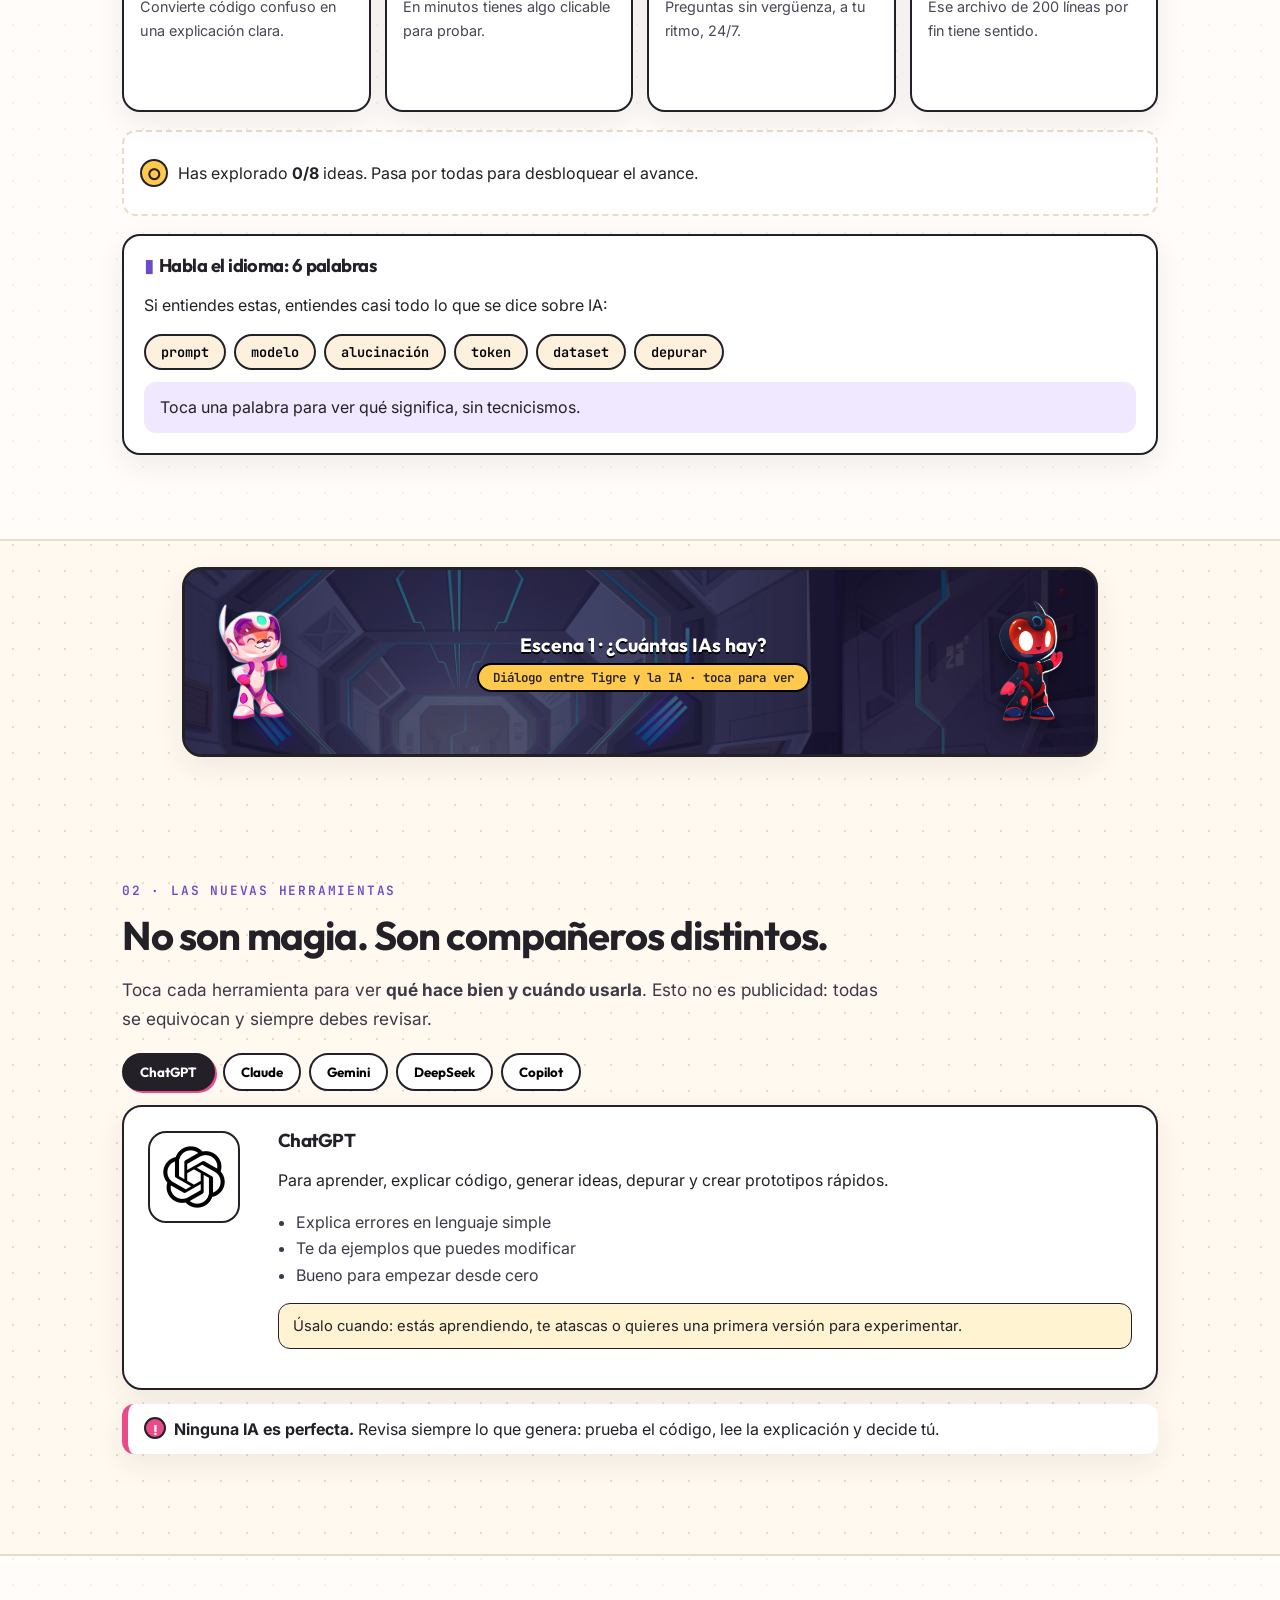
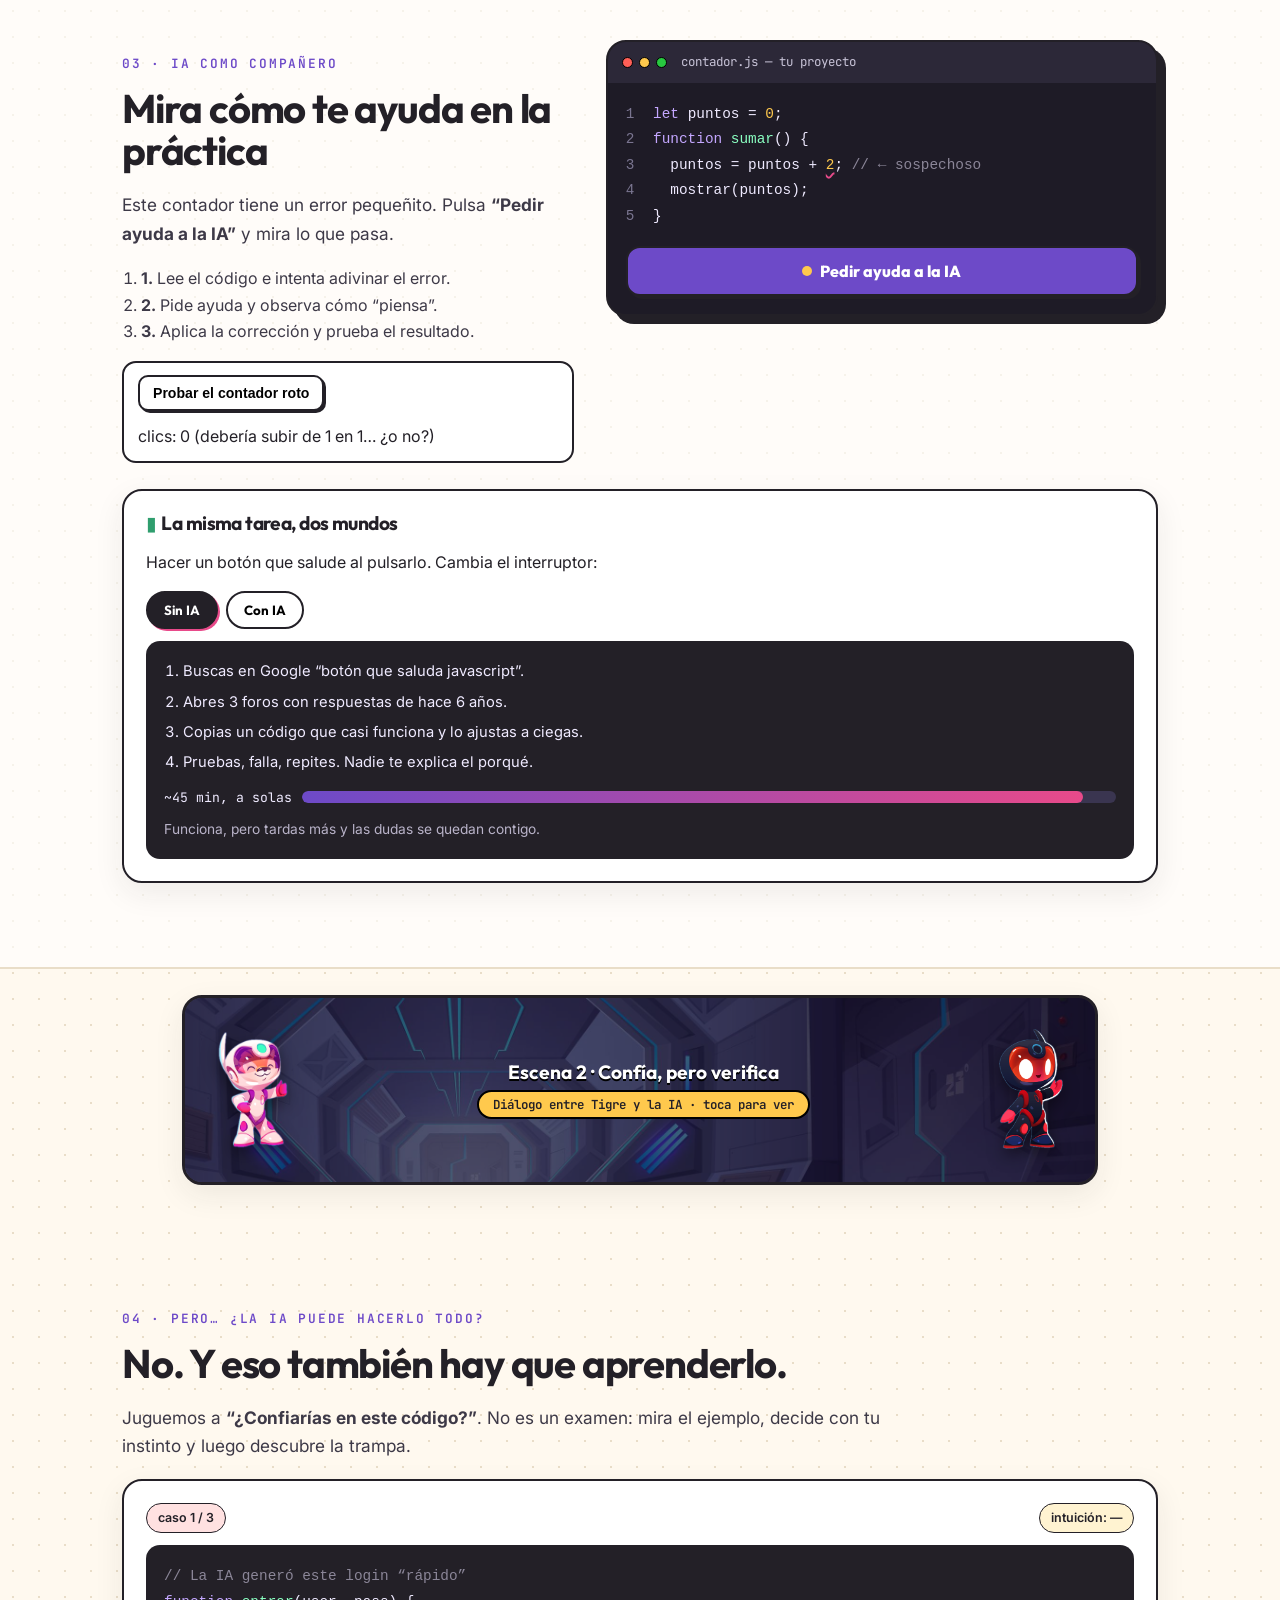
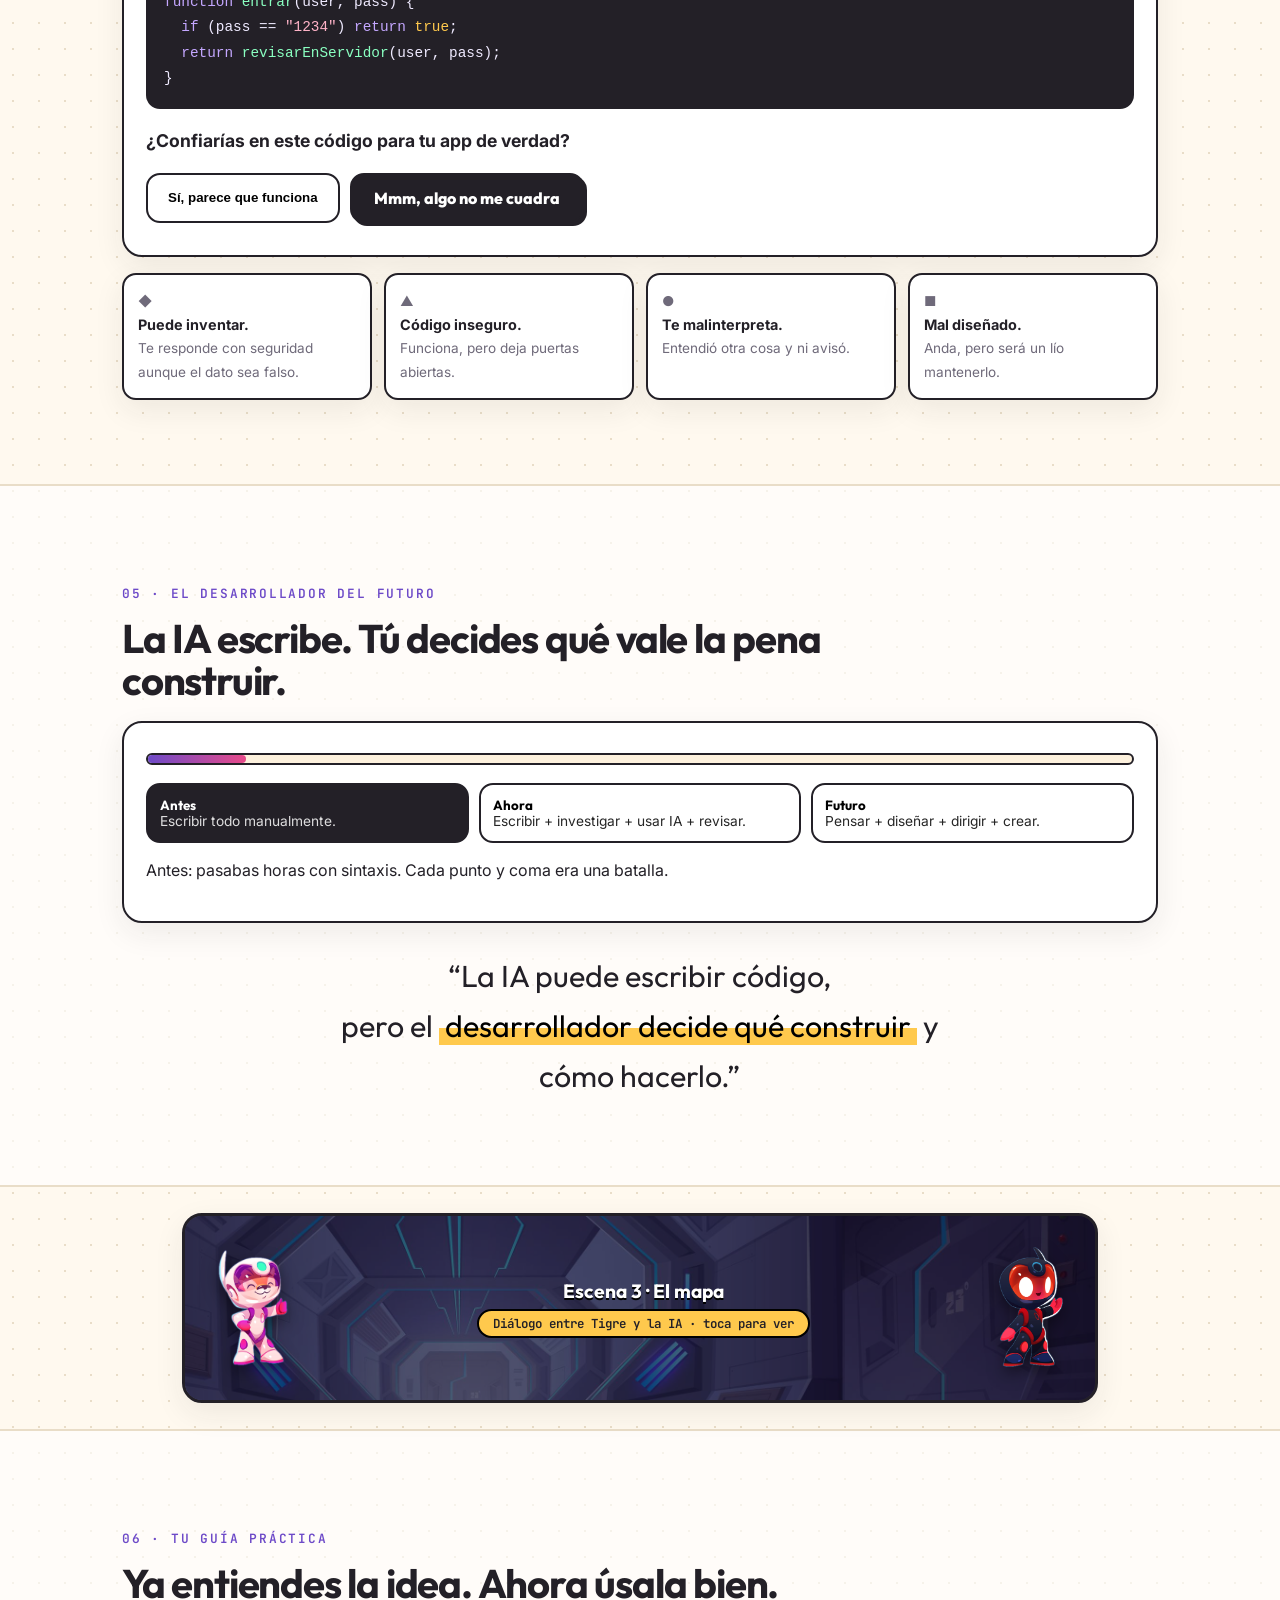
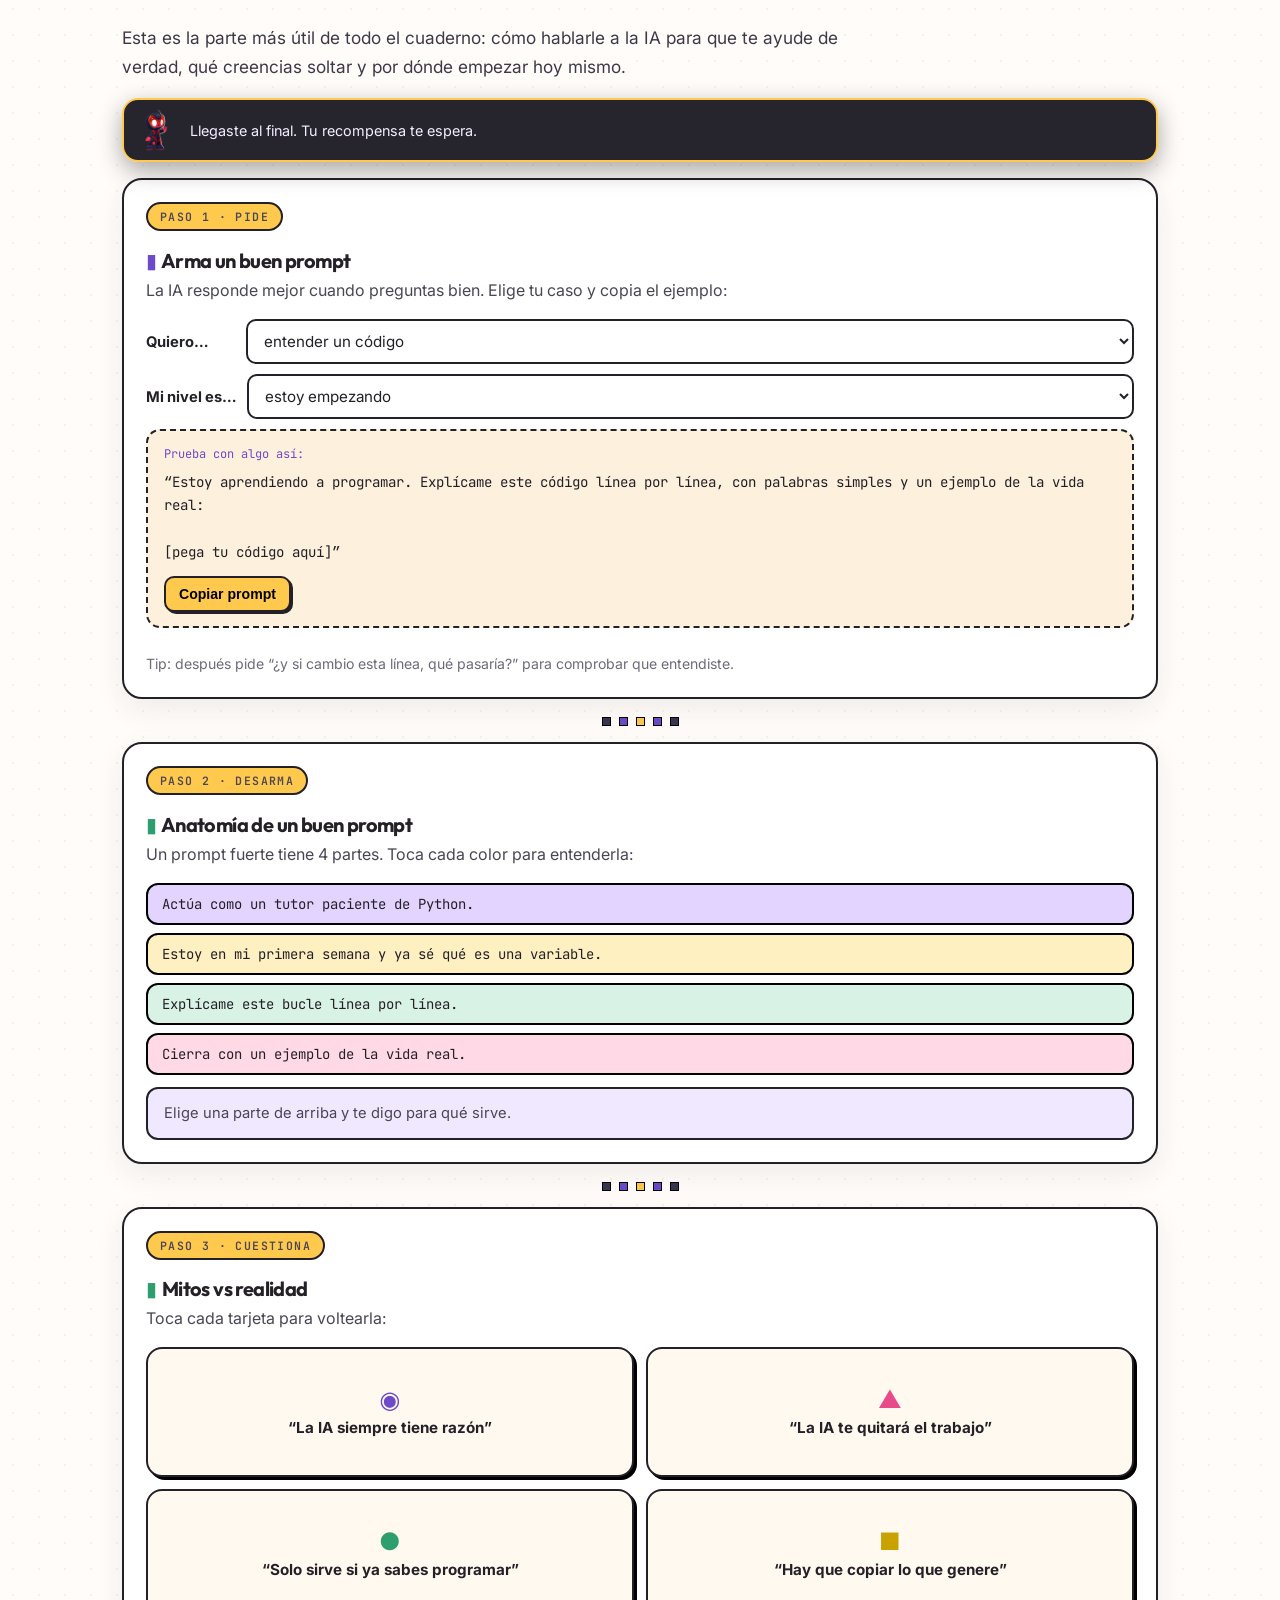
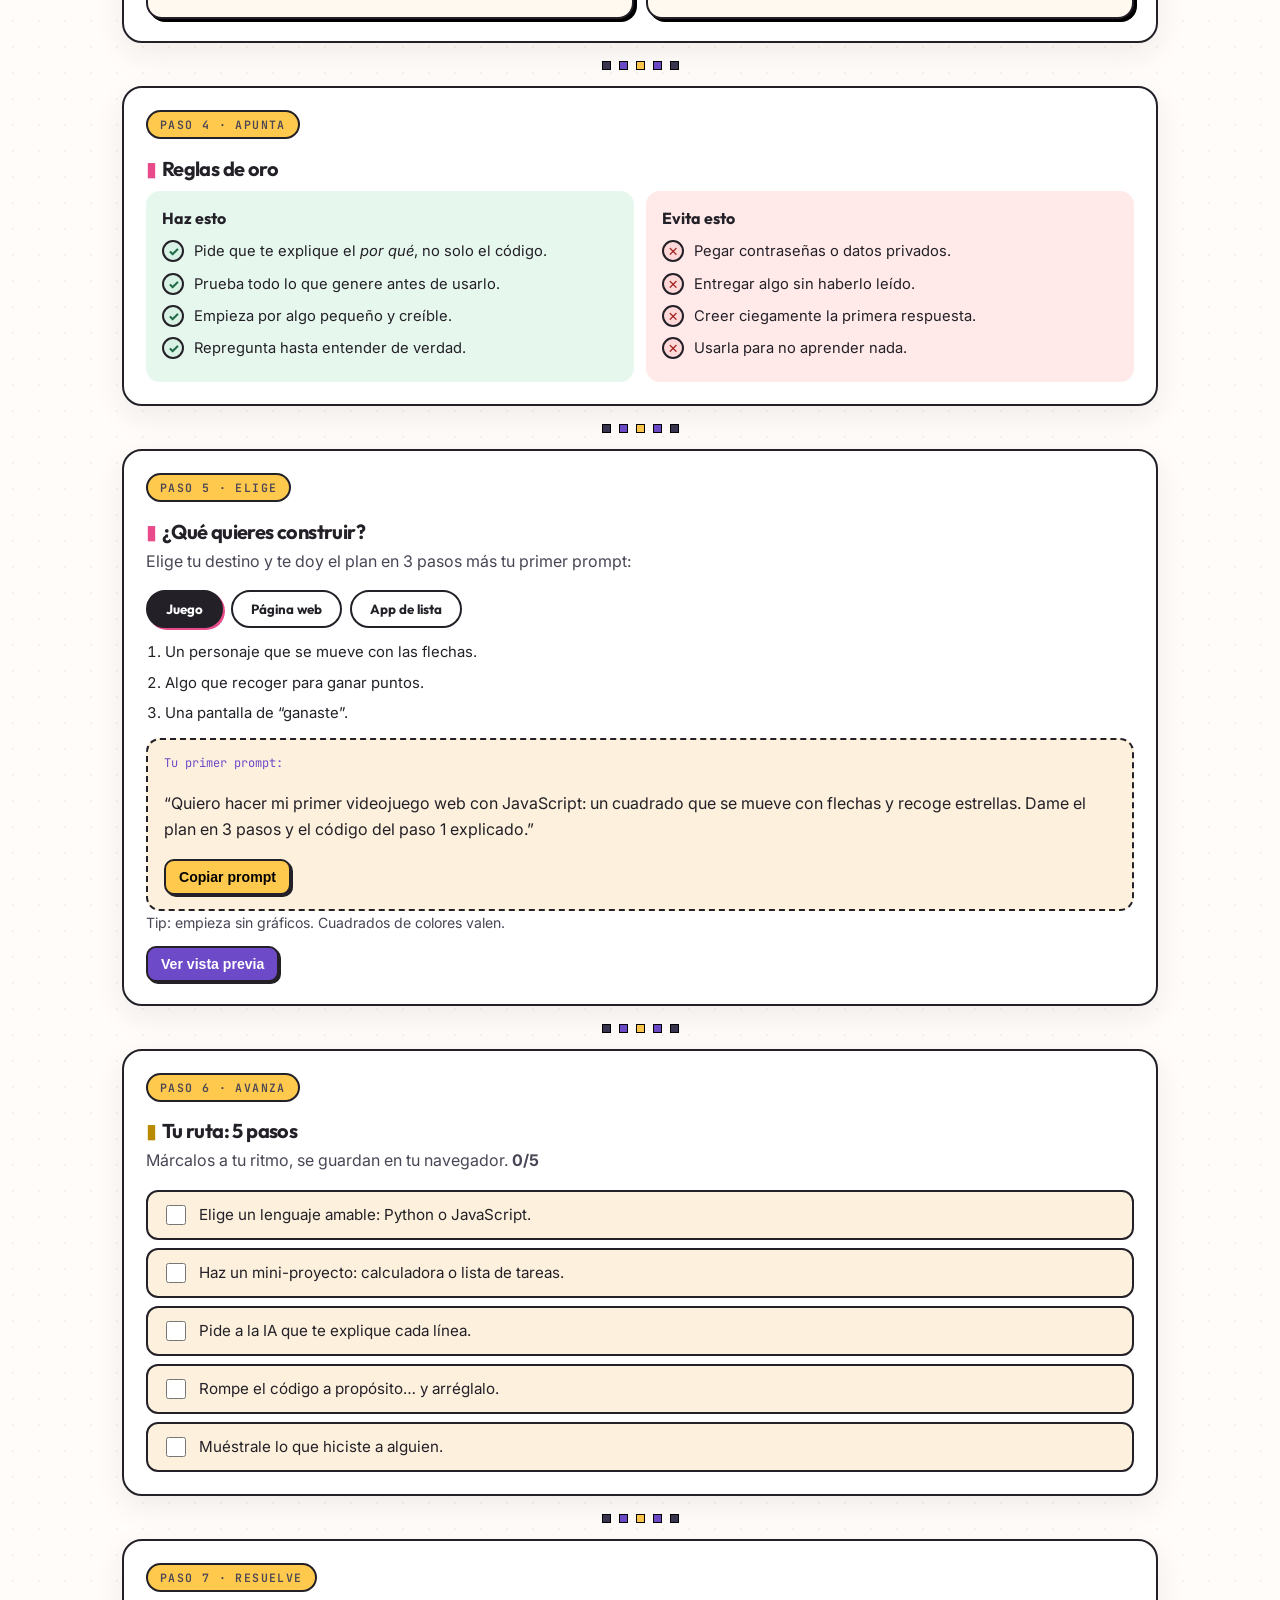
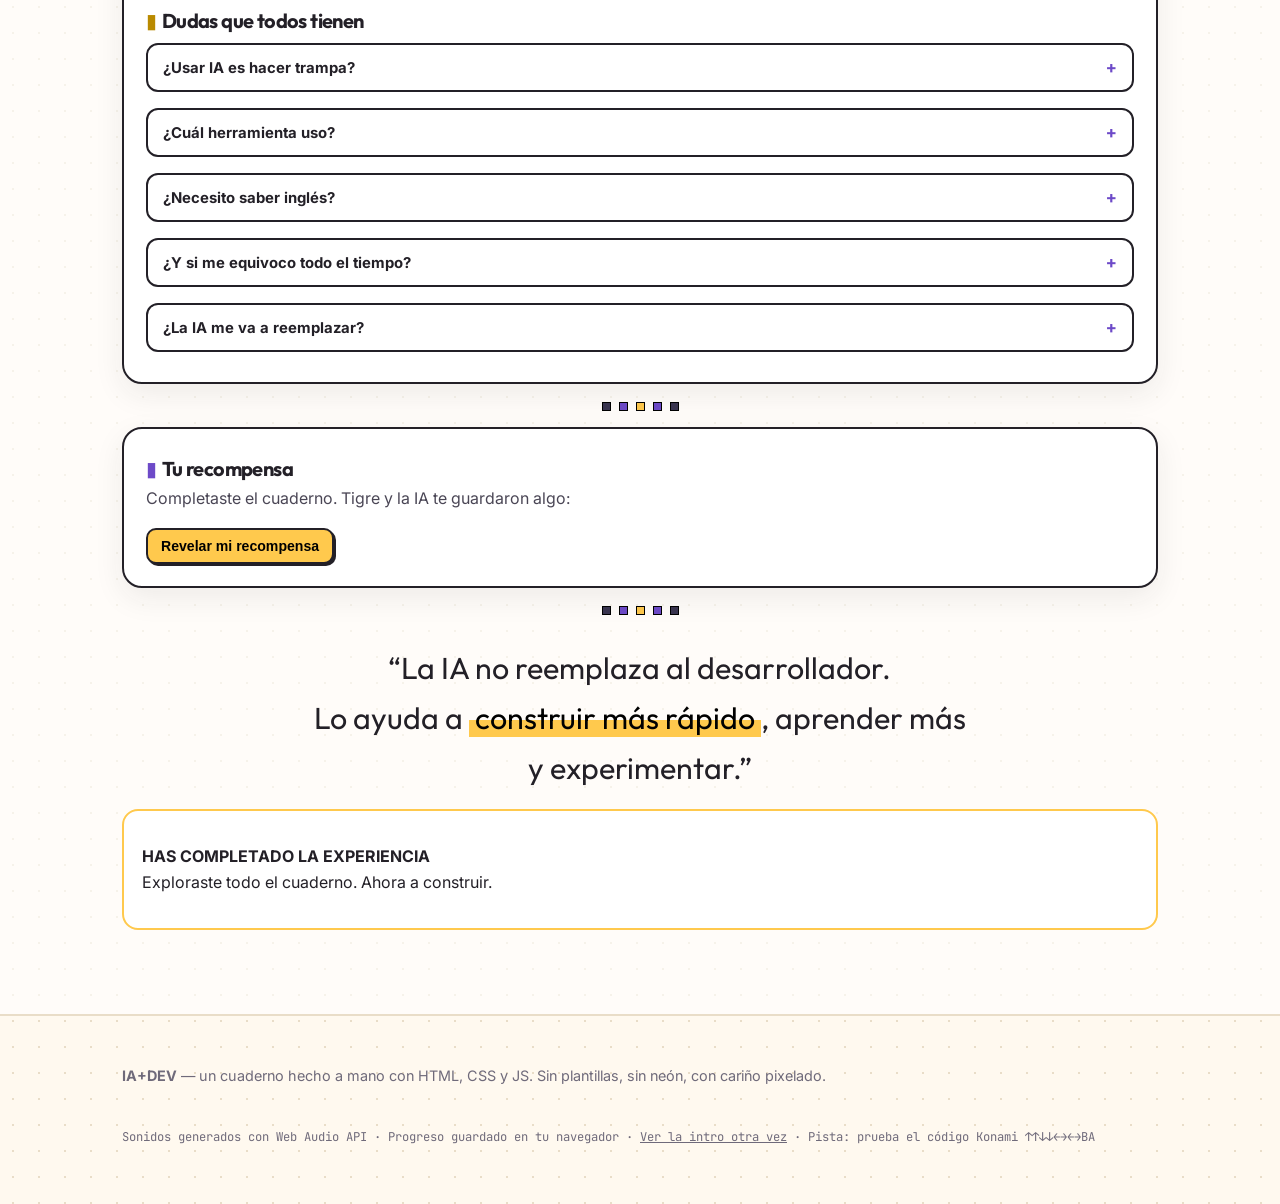
==== commit 5441f0b2: "Anade el manual de juegos de la feria en /reglas y el enlace en el menu" ====
--- a/index.html
+++ b/index.html
@@ -15,7 +15,7 @@
 <link rel="preconnect" href="https://fonts.googleapis.com" />
 <link rel="preconnect" href="https://fonts.gstatic.com" crossorigin />
 <link href="https://fonts.googleapis.com/css2?family=Outfit:wght@400;500;600;700;800&family=Inter:wght@400;500;600&family=JetBrains+Mono:wght@400;600&family=Press+Start+2P&display=swap" rel="stylesheet" />
-<link rel="stylesheet" href="css/style.css?v=2" />
+<link rel="stylesheet" href="css/style.css?v=3" />
 </head>
 <body>
 
@@ -42,6 +42,7 @@
     <a href="#companero">Programación</a>
     <a href="#futuro">Aprender</a>
     <a href="#guia">Guía</a>
+    <a href="reglas/" class="nav-games">Manual de juegos</a>
   </nav>
   <div class="nav-right">
     <div class="mini-progress" title="Tu avance en la experiencia"><span class="dot"></span><span id="miniProgressLabel">Progreso 0%</span></div>
--- a/css/style.css
+++ b/css/style.css
@@ -65,6 +65,9 @@
 .nav-links a{text-decoration:none;font-size:.9rem;font-weight:600;padding:8px 12px;border-radius:999px;color:var(--muted)}
 .nav-links a:hover{background:var(--purple-soft);color:var(--ink)}
 .nav-links a.active{background:var(--ink);color:#fff}
+.nav-games{border:1.5px solid var(--fuchsia)!important;color:var(--fuchsia)!important;font-weight:700}
+.nav-games:hover{background:var(--fuchsia)!important;color:#fff!important}
+body.noche .nav-games{border-color:#ff9dc4!important;color:#ff9dc4!important}
 .nav-right{display:flex;align-items:center;gap:8px}
 .mini-progress{font-size:.78rem;font-weight:600;border:1.5px dashed var(--line);border-radius:999px;padding:5px 10px;background:#fff;display:flex;gap:6px;align-items:center;white-space:nowrap}
 .mini-progress .dot{width:8px;height:8px;border-radius:50%;background:var(--green);box-shadow:0 0 0 3px #d9f2e6}
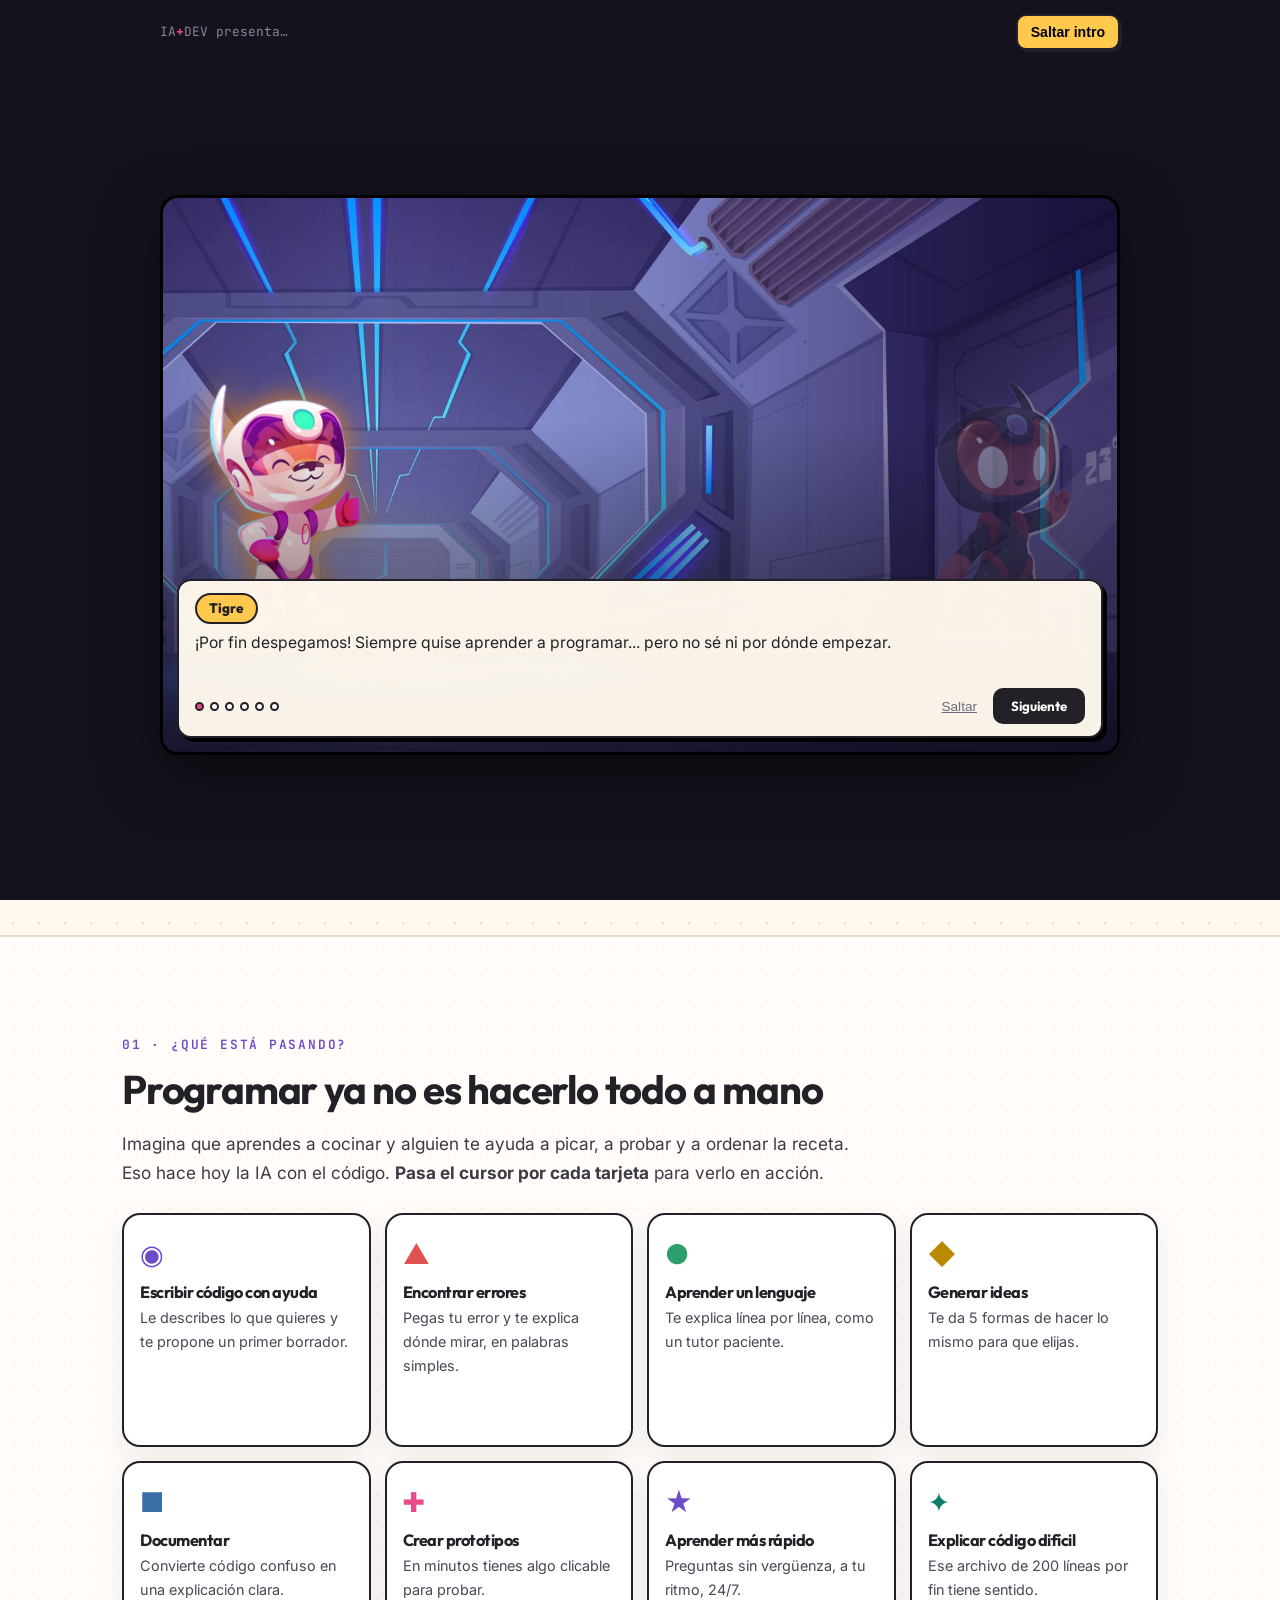
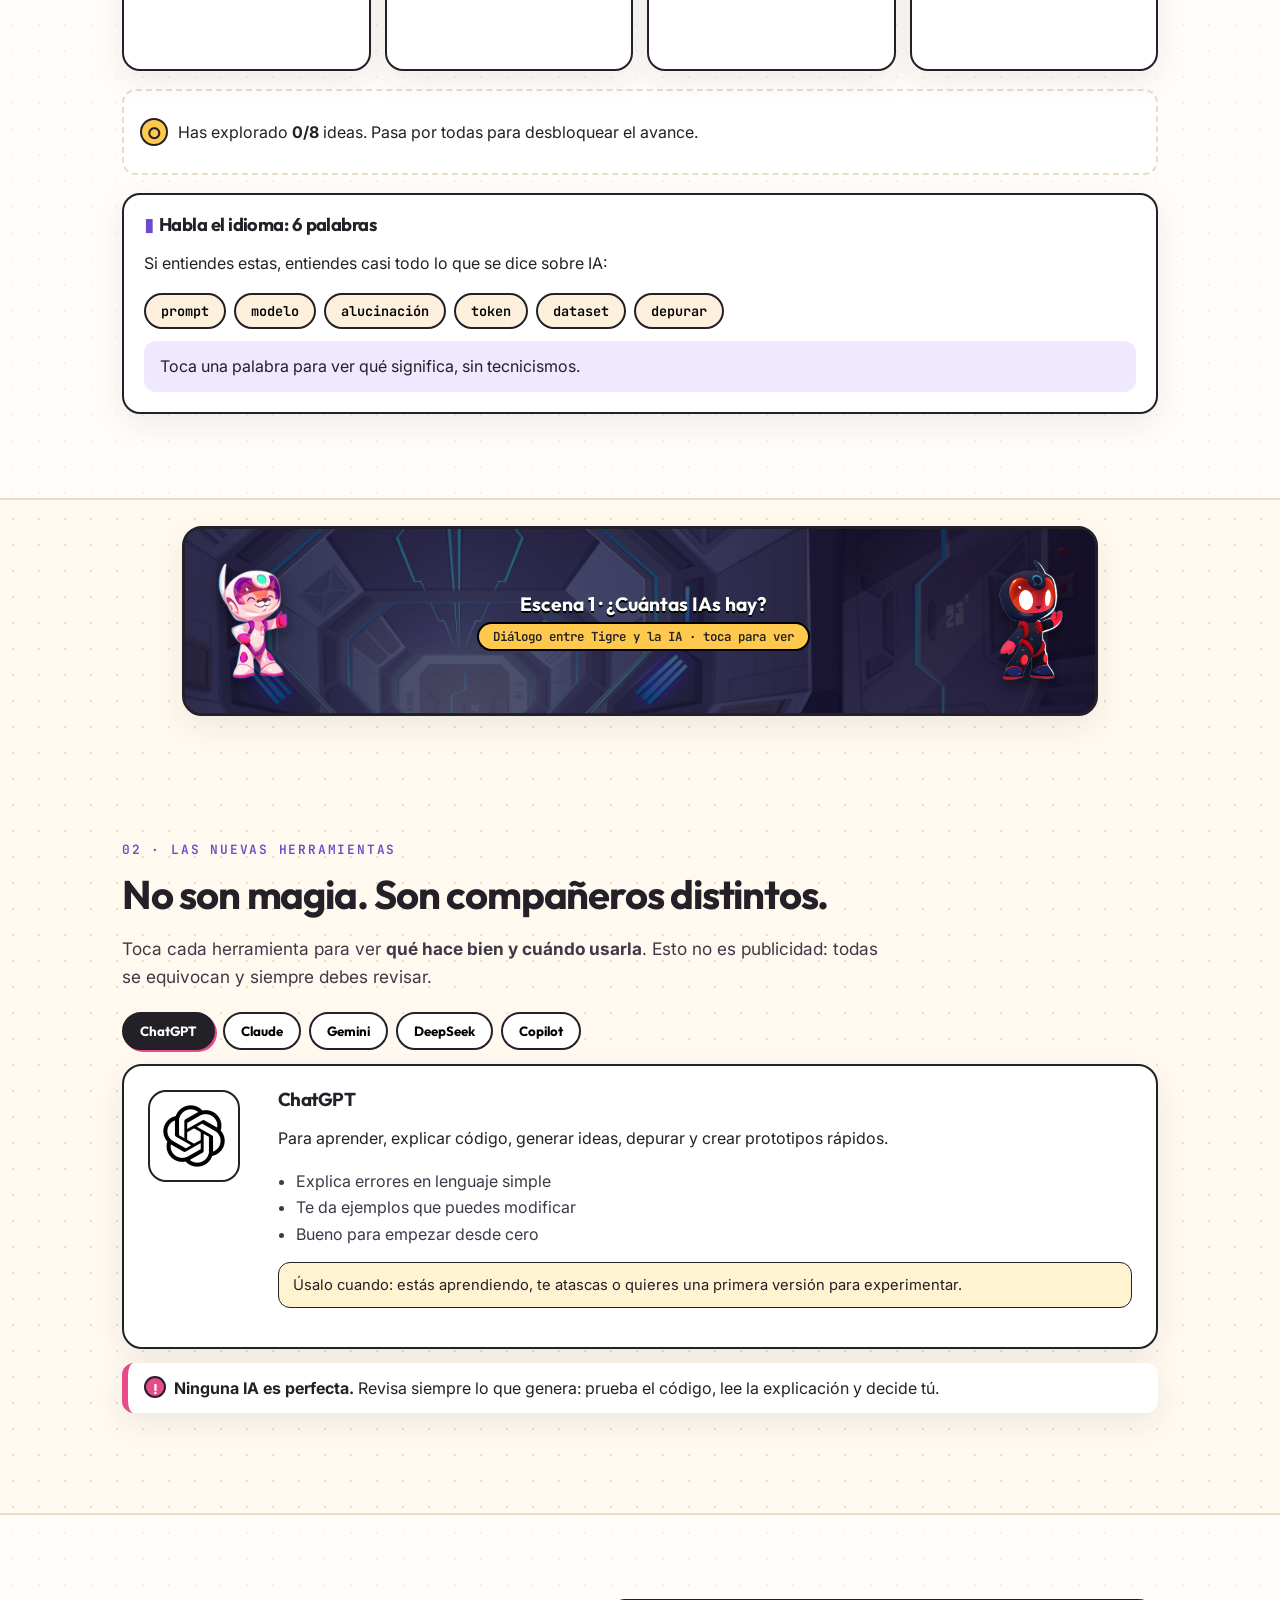
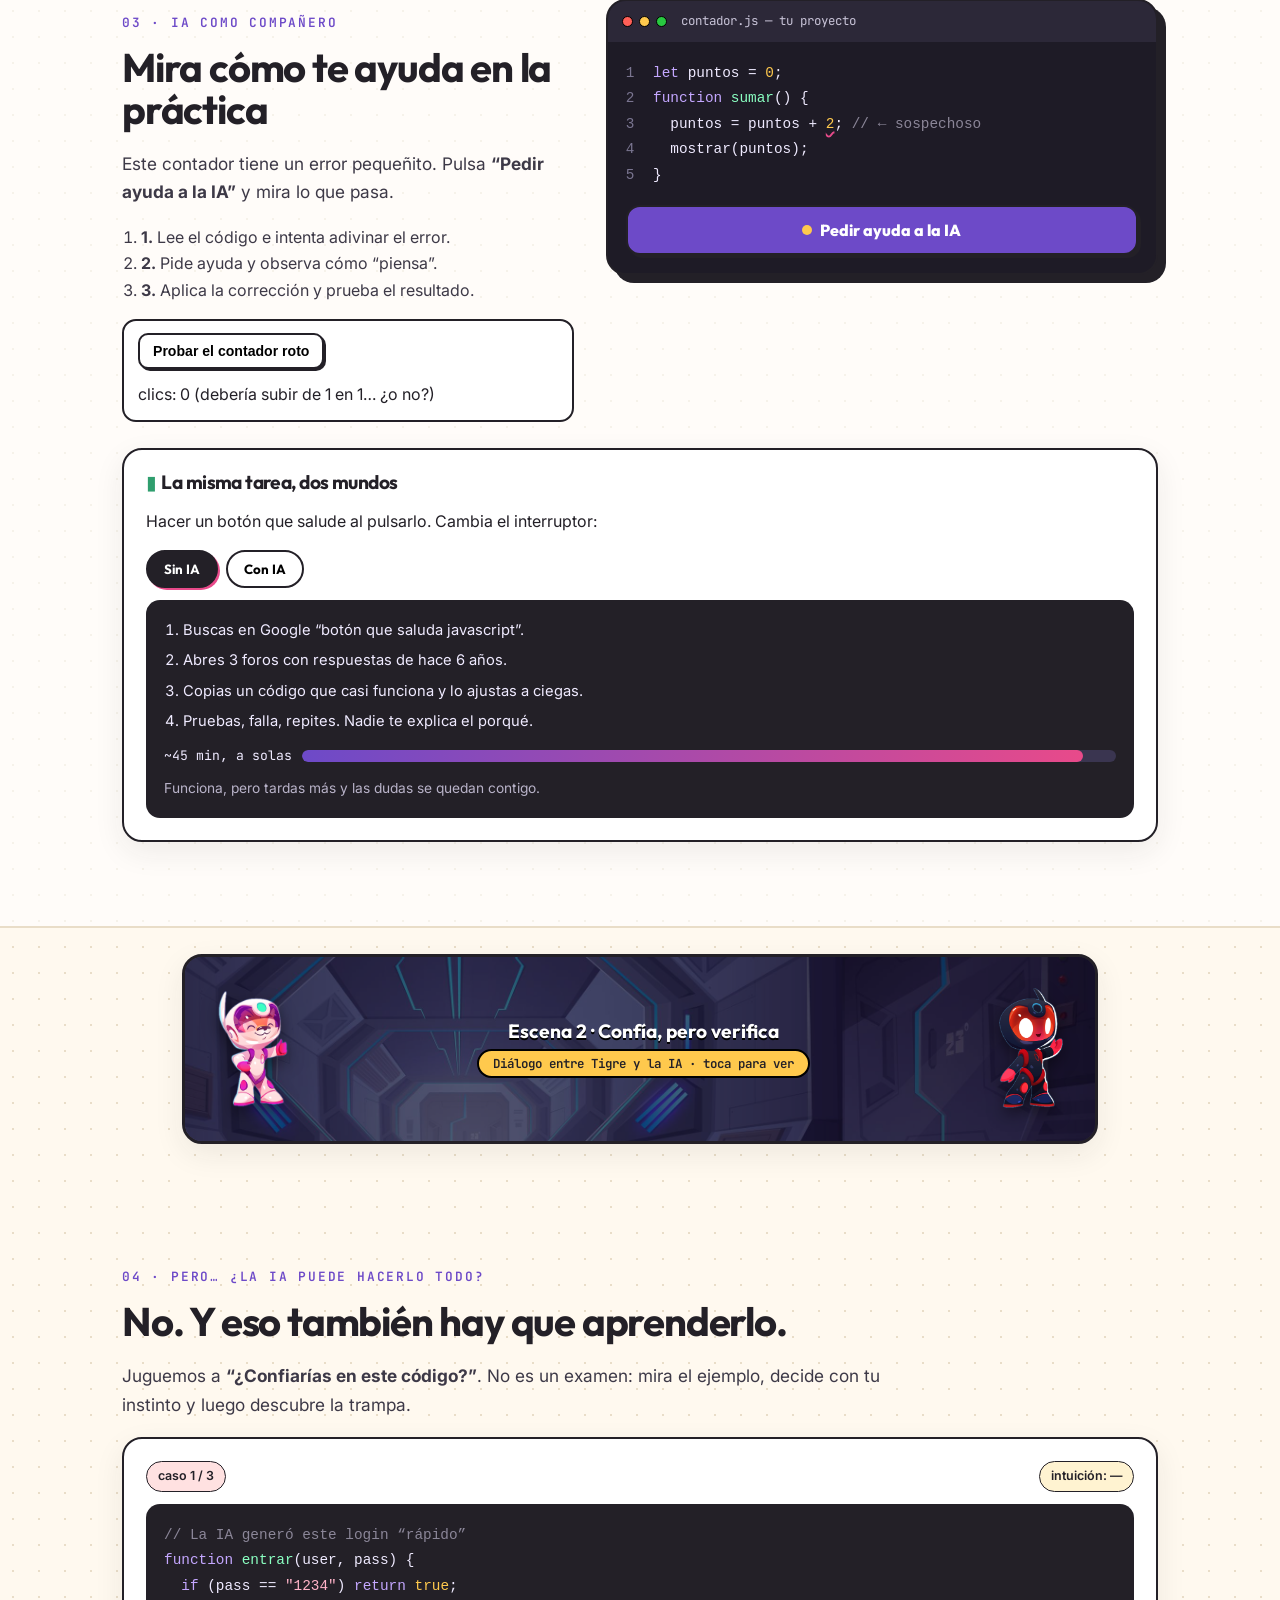
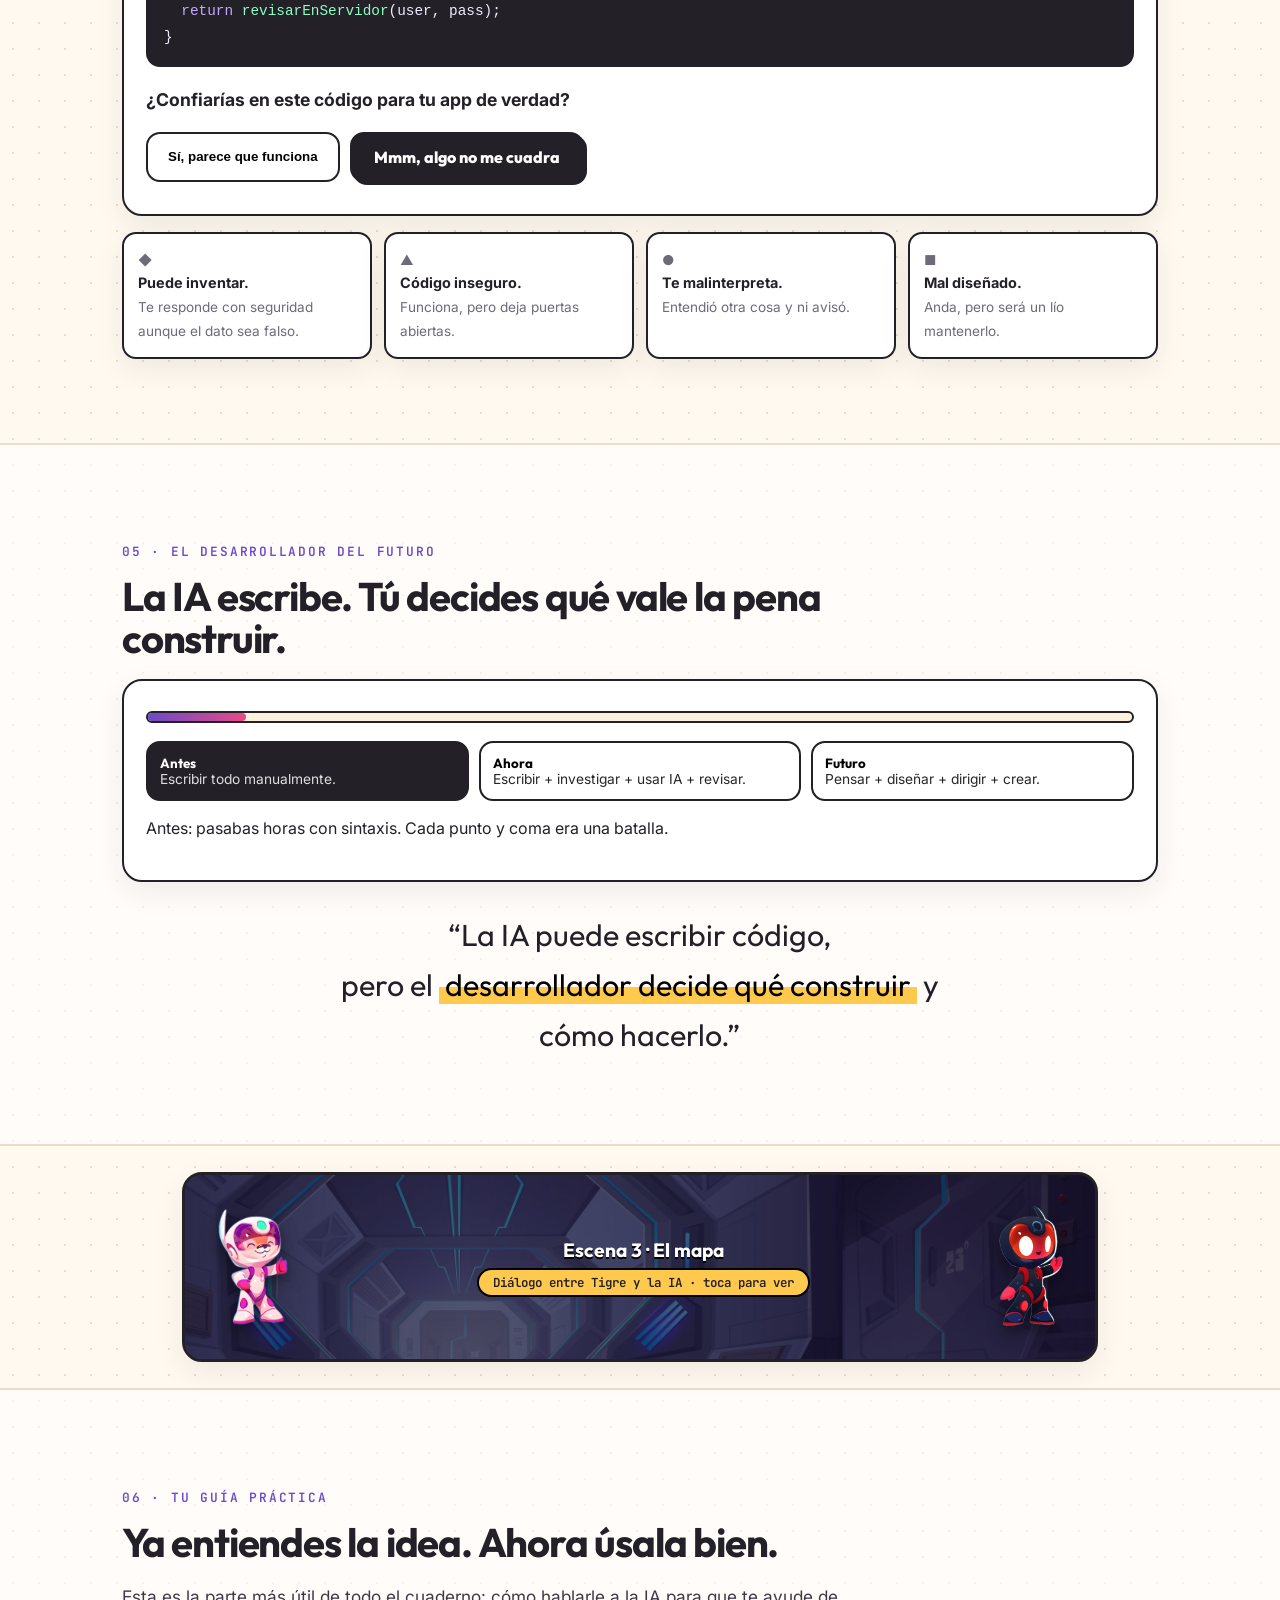
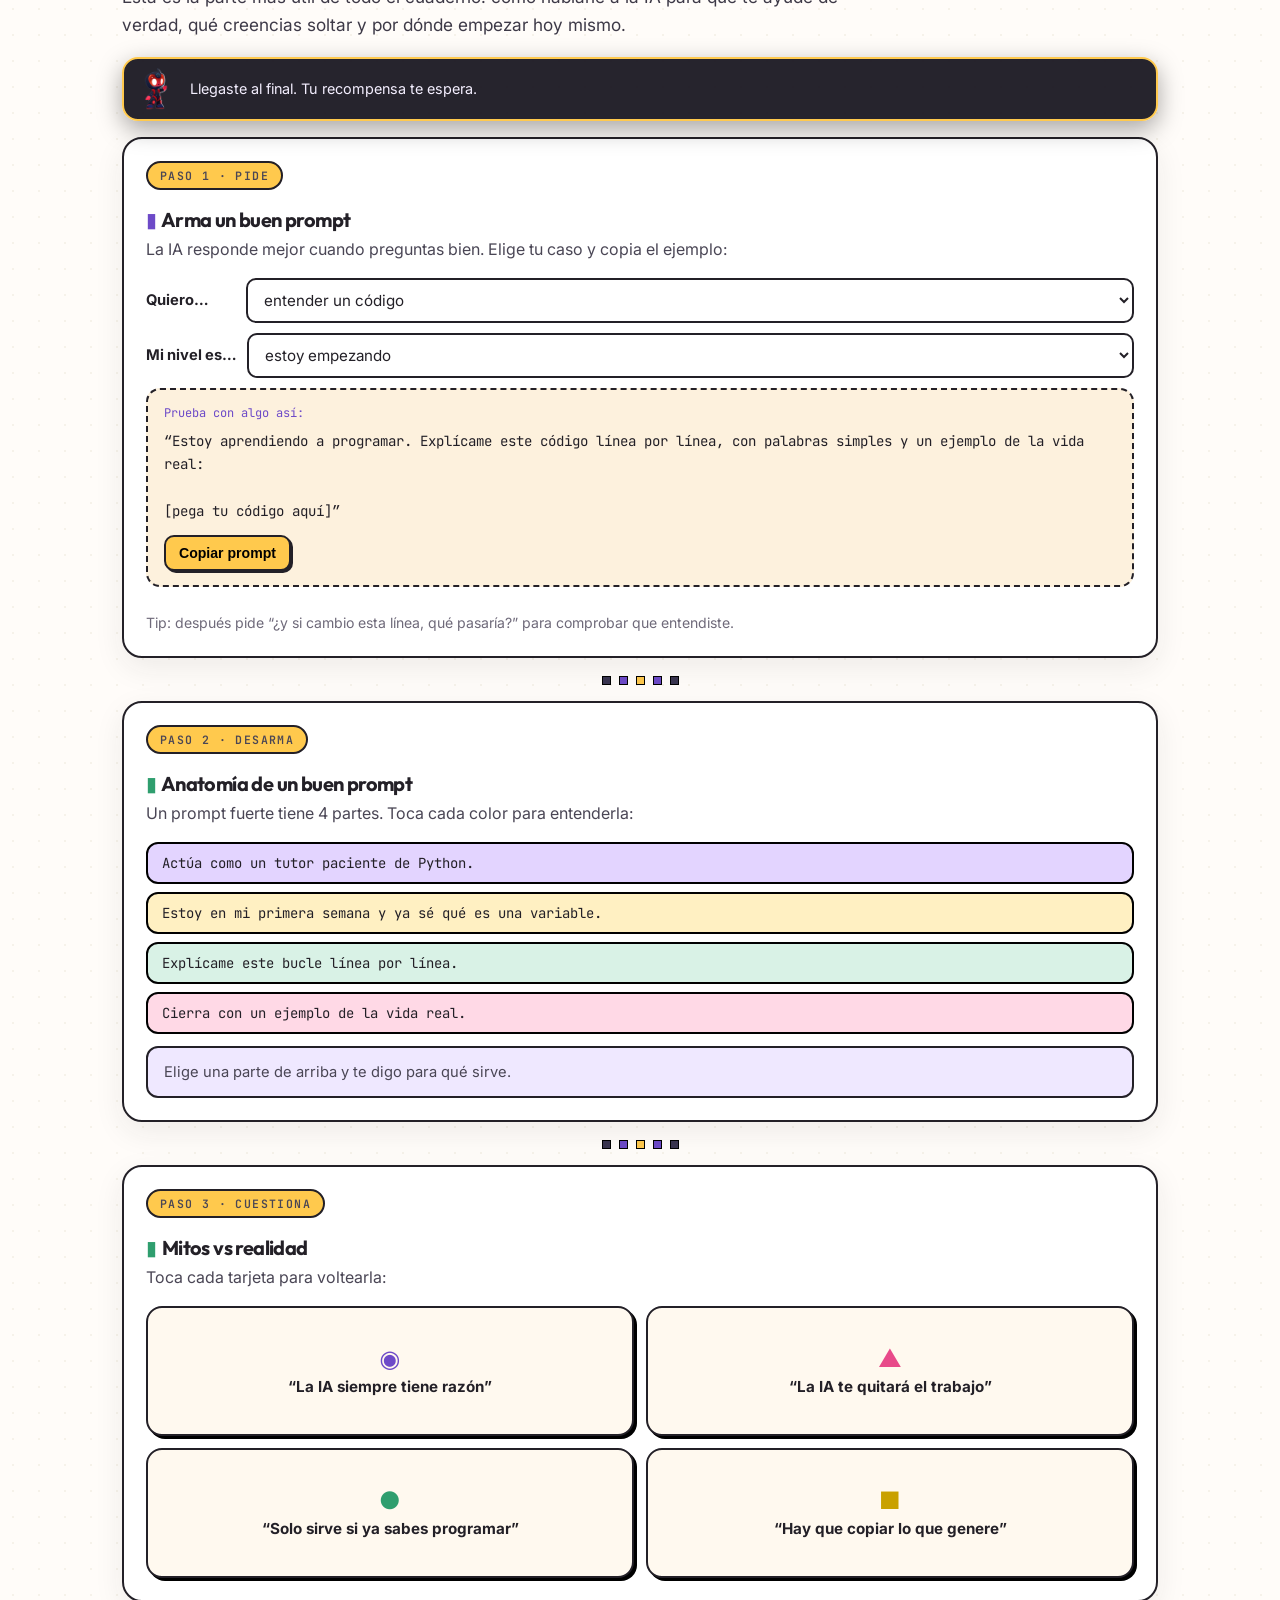
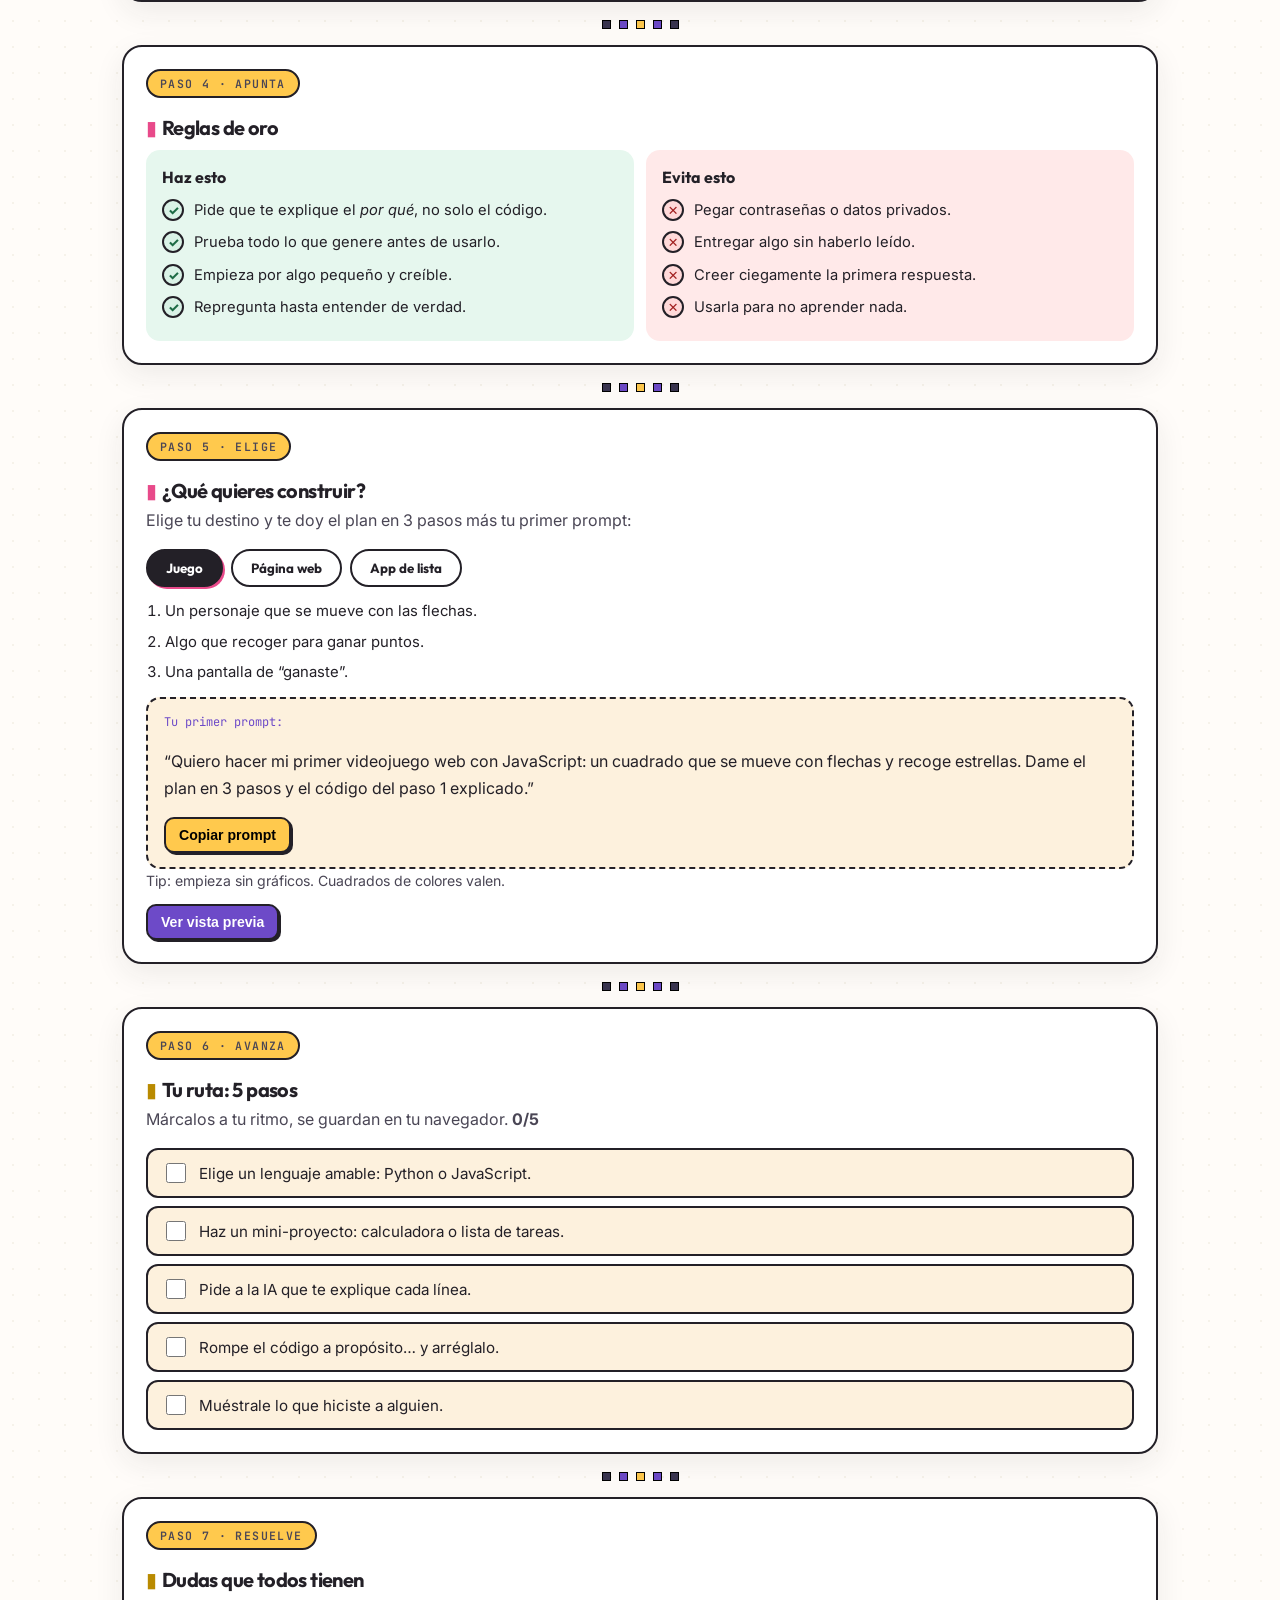
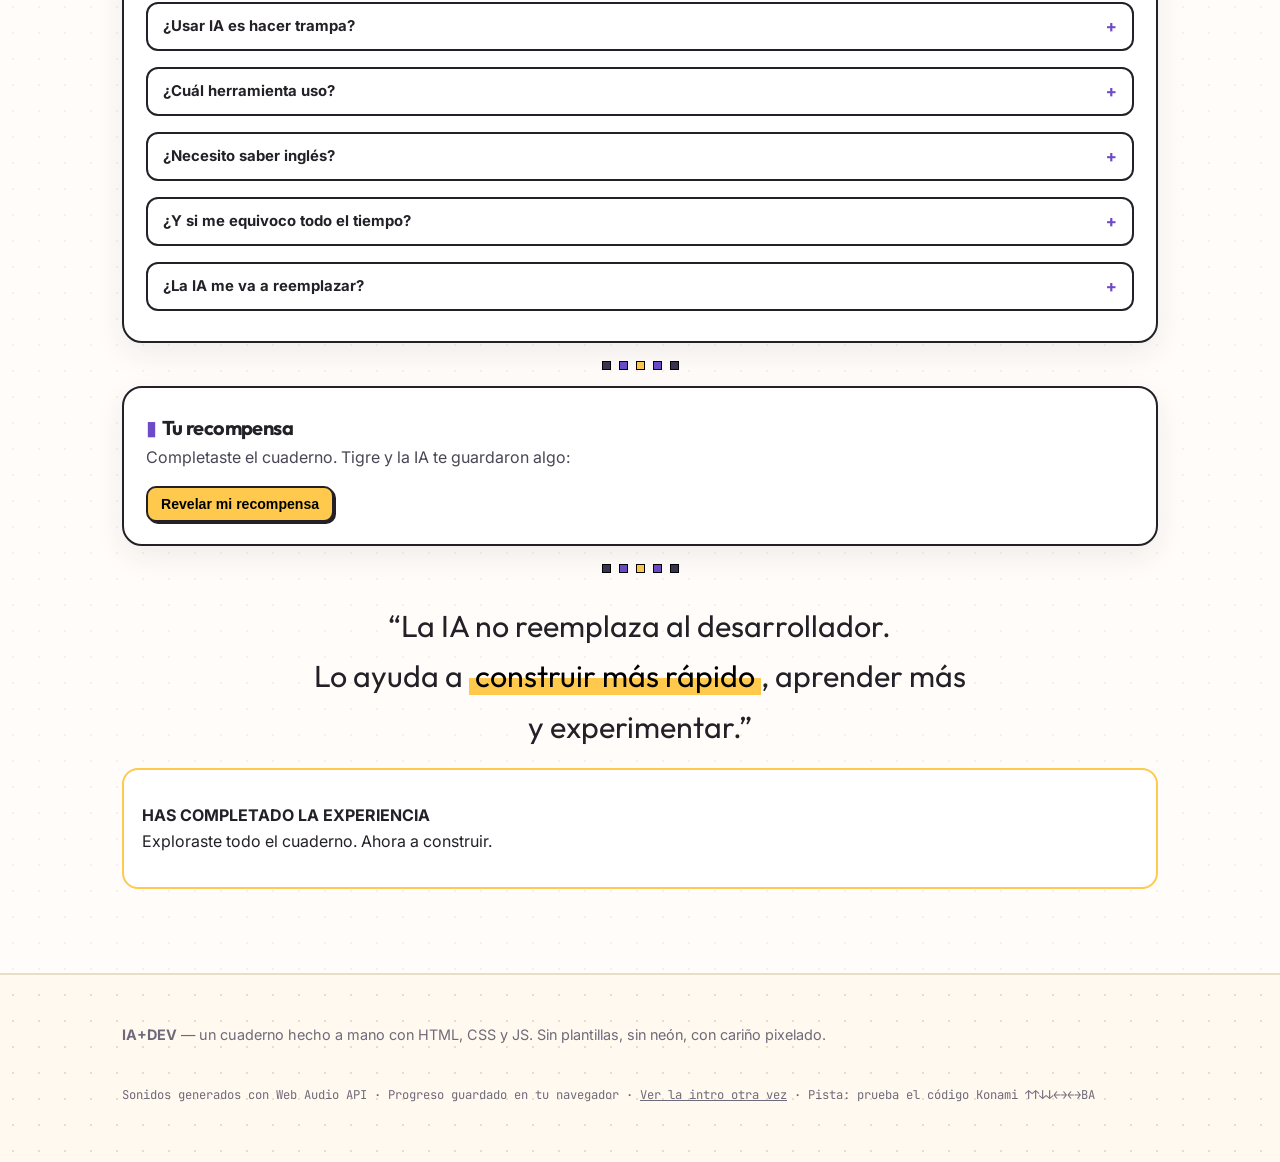
==== commit 0c3ba71b: "Quita el enlace al manual de juegos y lo saca del repositorio" ====
--- a/index.html
+++ b/index.html
@@ -15,7 +15,7 @@
 <link rel="preconnect" href="https://fonts.googleapis.com" />
 <link rel="preconnect" href="https://fonts.gstatic.com" crossorigin />
 <link href="https://fonts.googleapis.com/css2?family=Outfit:wght@400;500;600;700;800&family=Inter:wght@400;500;600&family=JetBrains+Mono:wght@400;600&family=Press+Start+2P&display=swap" rel="stylesheet" />
-<link rel="stylesheet" href="css/style.css?v=3" />
+<link rel="stylesheet" href="css/style.css?v=4" />
 </head>
 <body>
 
@@ -42,7 +42,6 @@
     <a href="#companero">Programación</a>
     <a href="#futuro">Aprender</a>
     <a href="#guia">Guía</a>
-    <a href="reglas/" class="nav-games">Manual de juegos</a>
   </nav>
   <div class="nav-right">
     <div class="mini-progress" title="Tu avance en la experiencia"><span class="dot"></span><span id="miniProgressLabel">Progreso 0%</span></div>
--- a/css/style.css
+++ b/css/style.css
@@ -65,9 +65,6 @@
 .nav-links a{text-decoration:none;font-size:.9rem;font-weight:600;padding:8px 12px;border-radius:999px;color:var(--muted)}
 .nav-links a:hover{background:var(--purple-soft);color:var(--ink)}
 .nav-links a.active{background:var(--ink);color:#fff}
-.nav-games{border:1.5px solid var(--fuchsia)!important;color:var(--fuchsia)!important;font-weight:700}
-.nav-games:hover{background:var(--fuchsia)!important;color:#fff!important}
-body.noche .nav-games{border-color:#ff9dc4!important;color:#ff9dc4!important}
 .nav-right{display:flex;align-items:center;gap:8px}
 .mini-progress{font-size:.78rem;font-weight:600;border:1.5px dashed var(--line);border-radius:999px;padding:5px 10px;background:#fff;display:flex;gap:6px;align-items:center;white-space:nowrap}
 .mini-progress .dot{width:8px;height:8px;border-radius:50%;background:var(--green);box-shadow:0 0 0 3px #d9f2e6}
